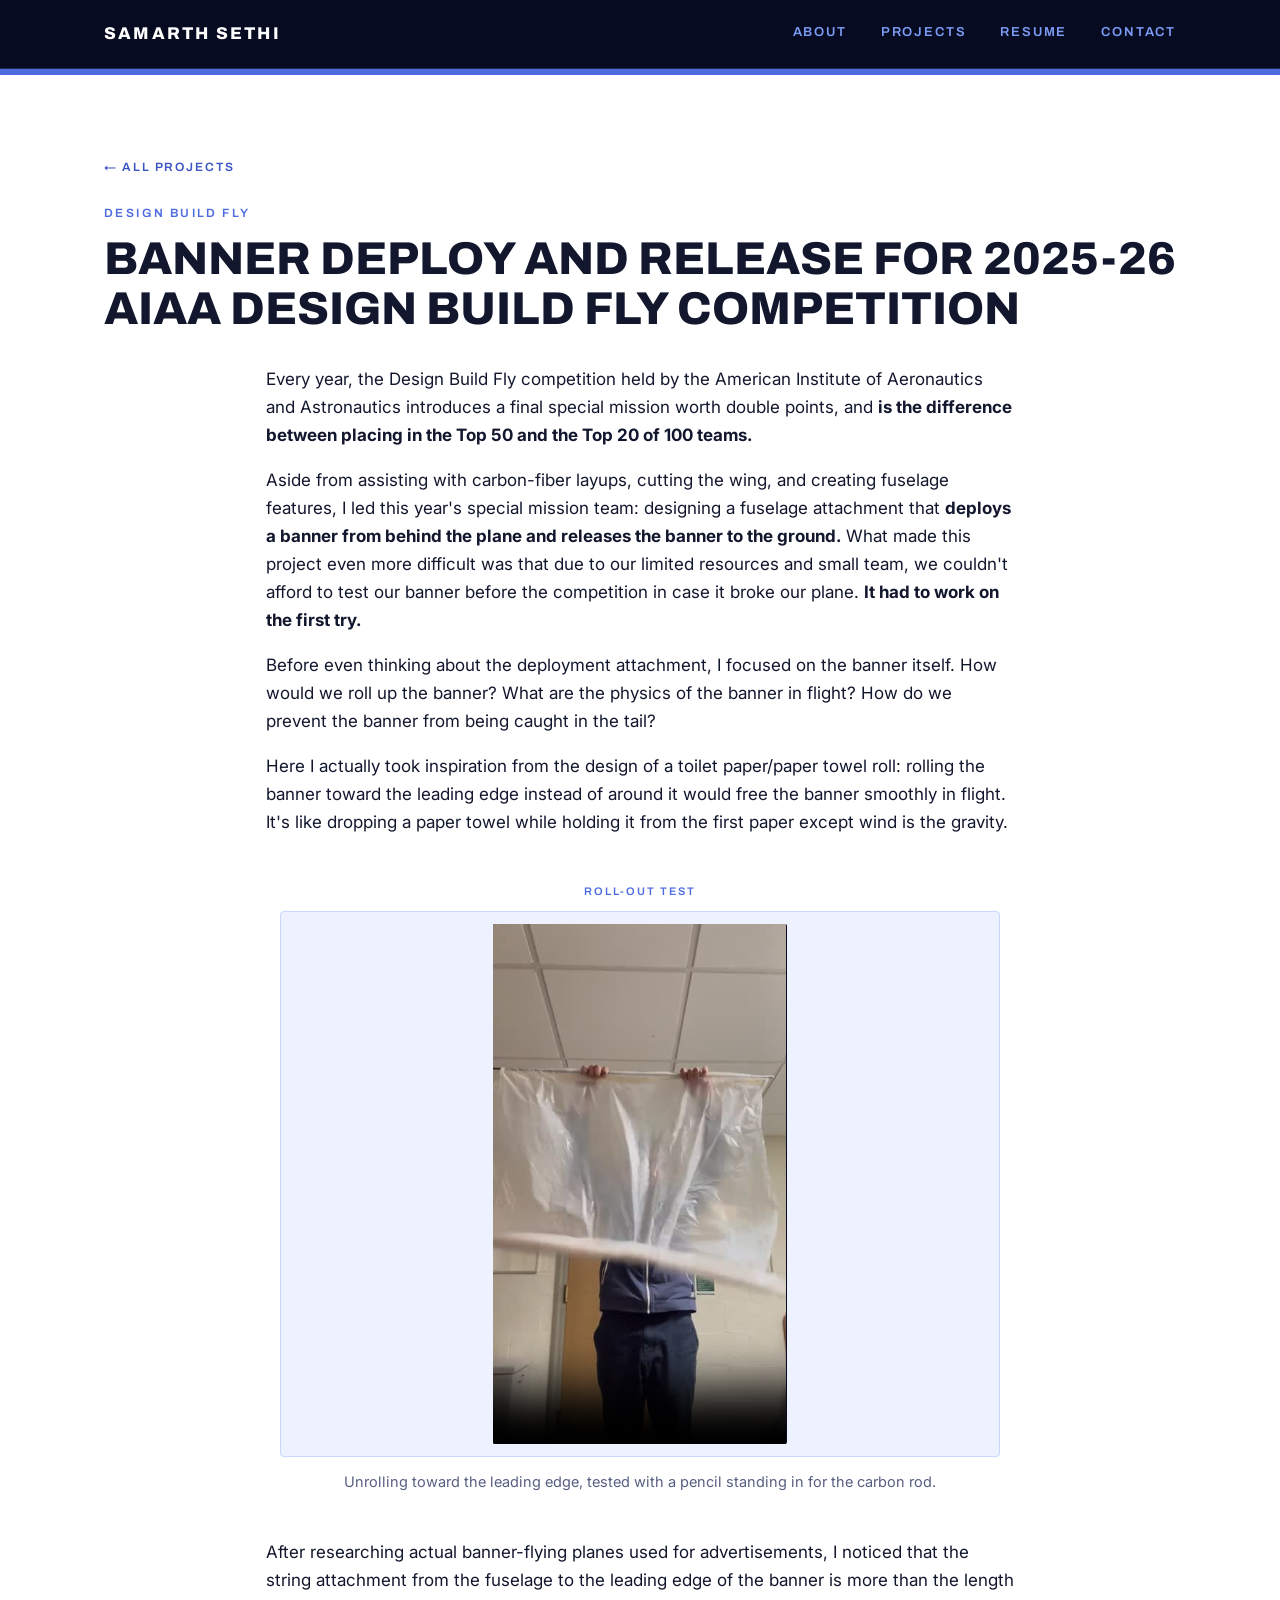
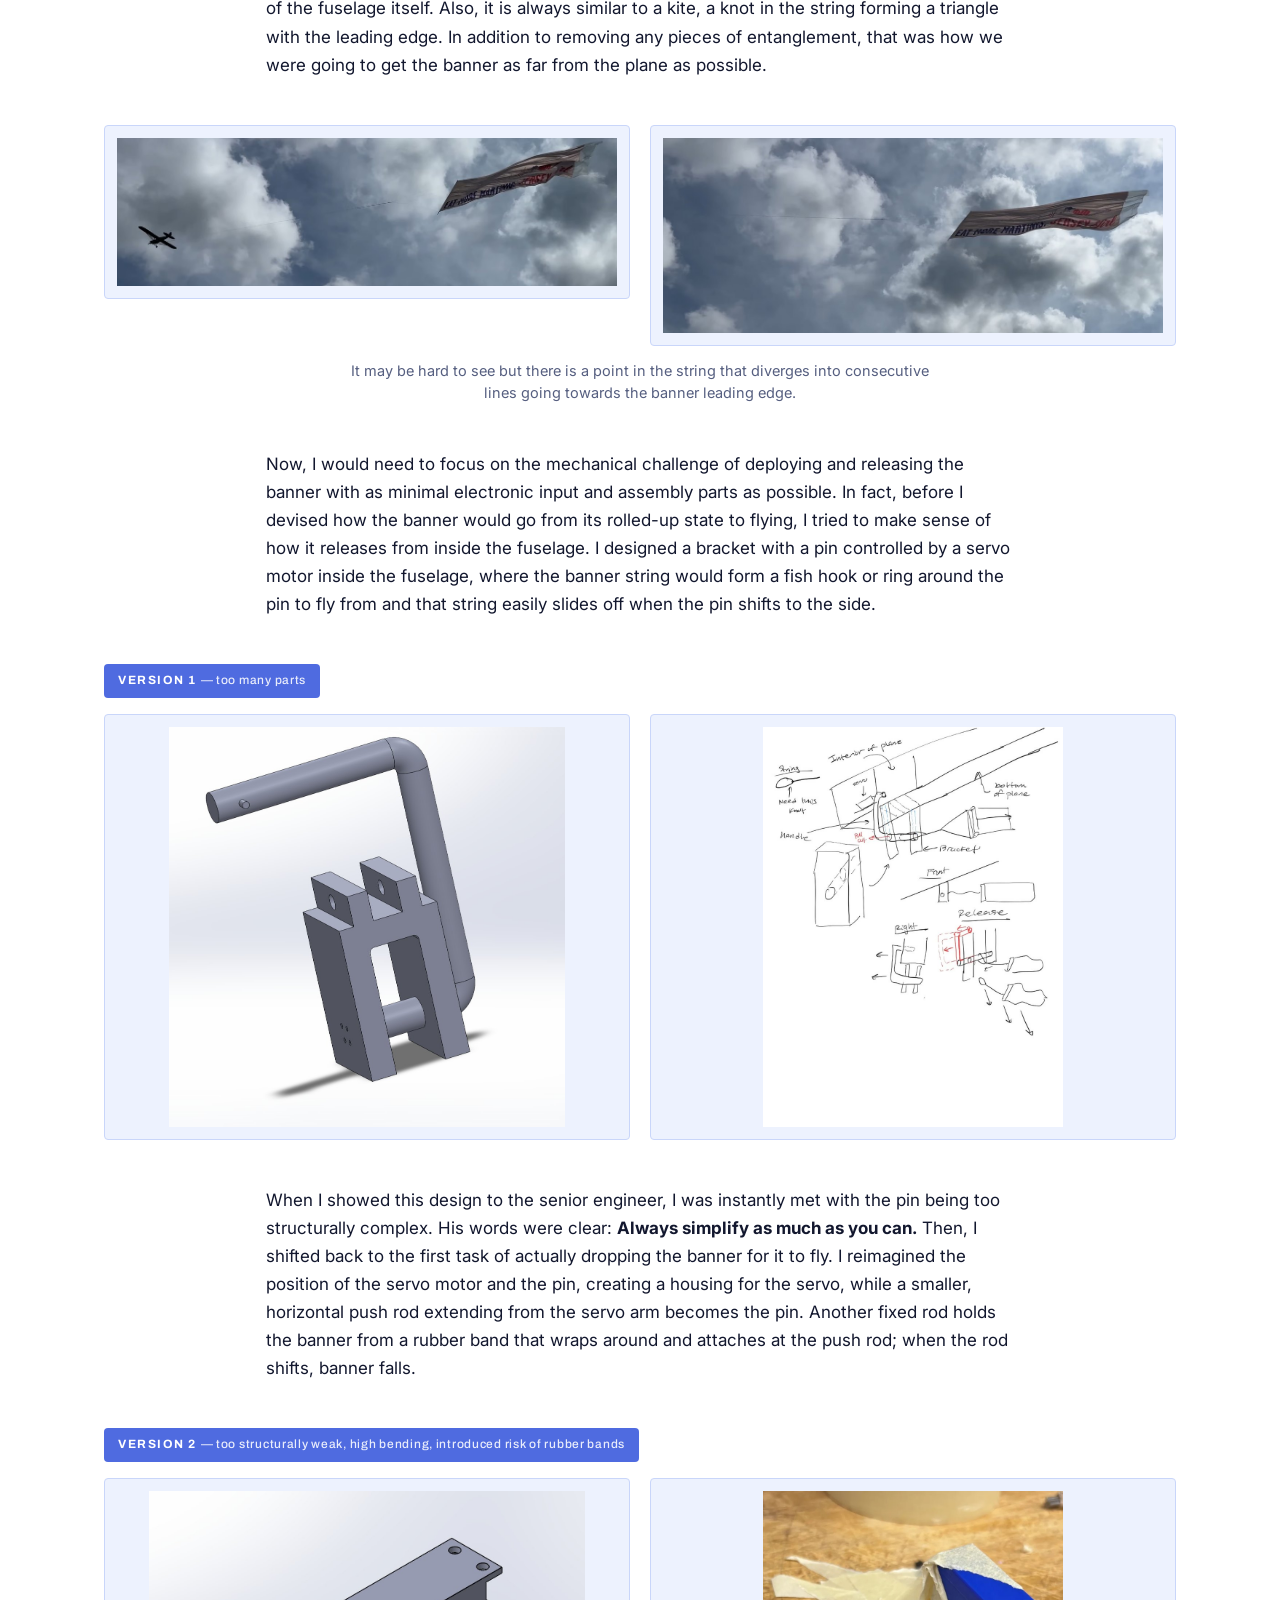
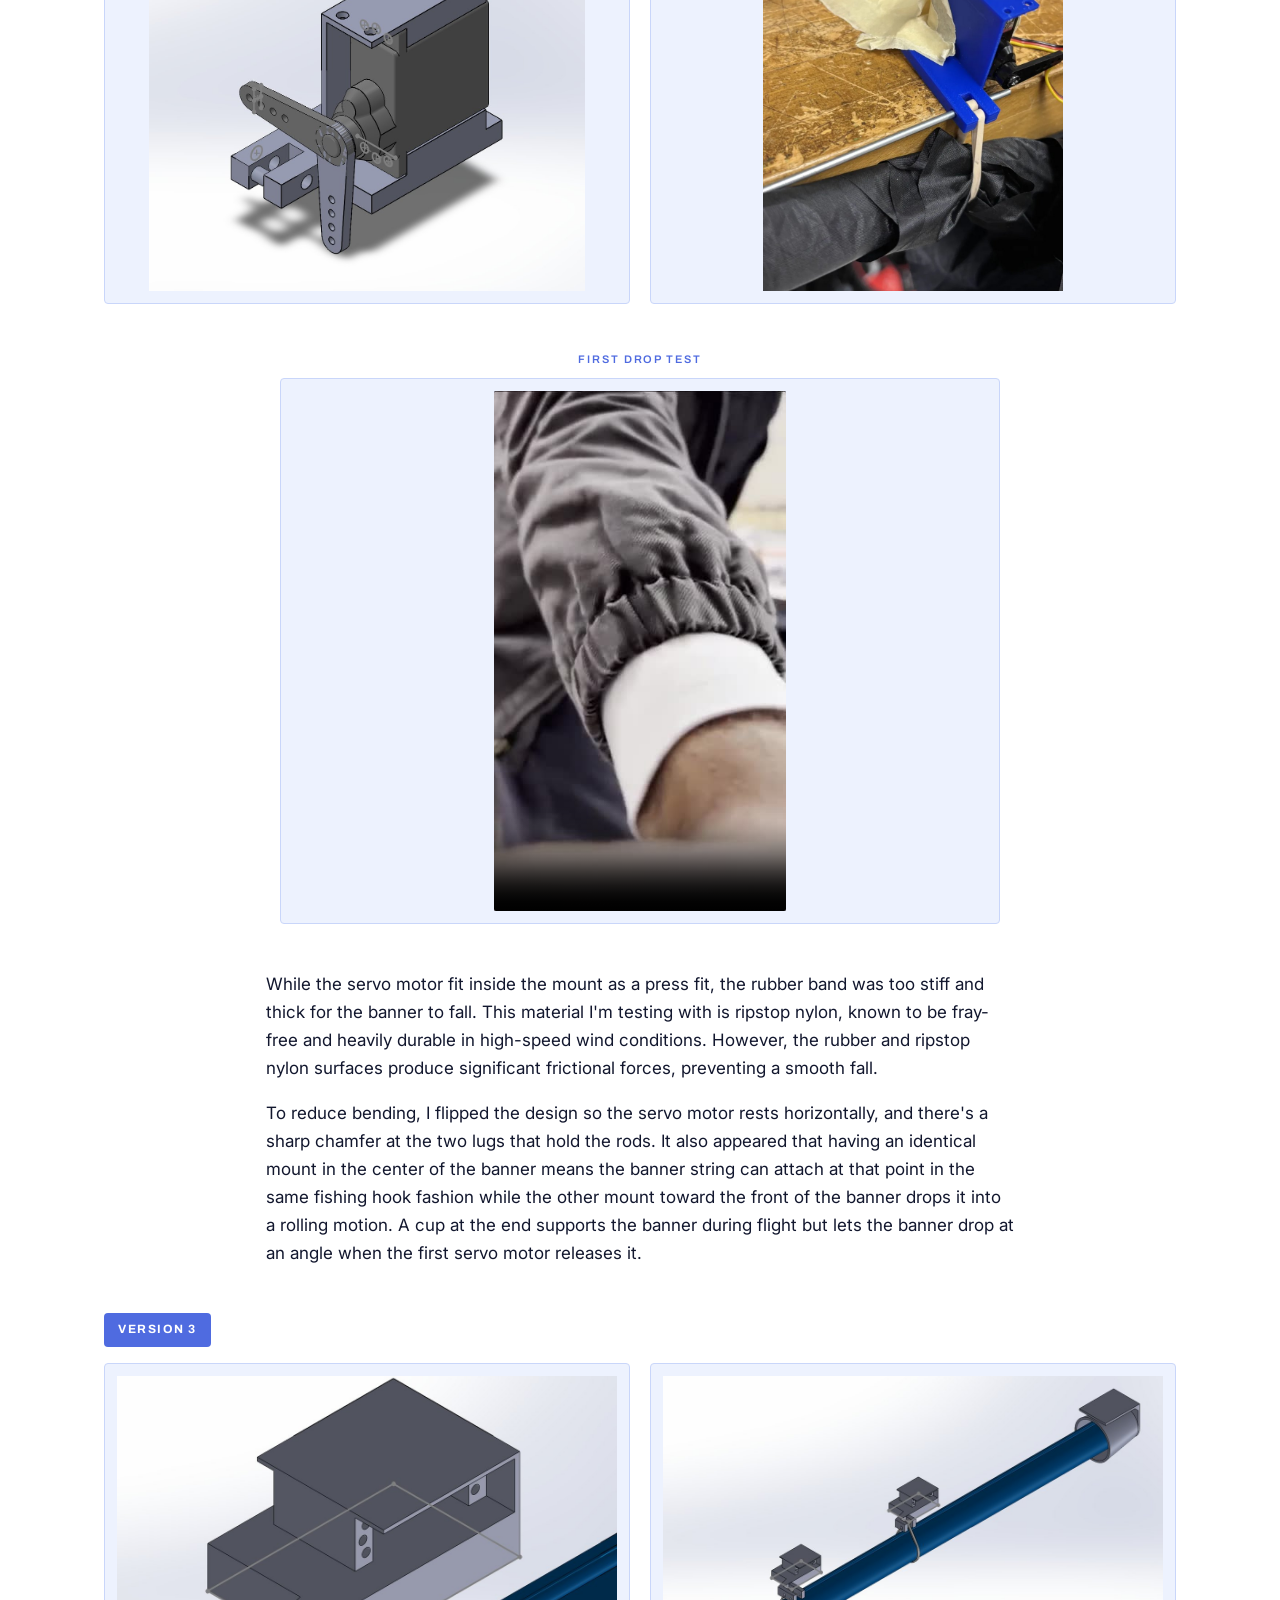
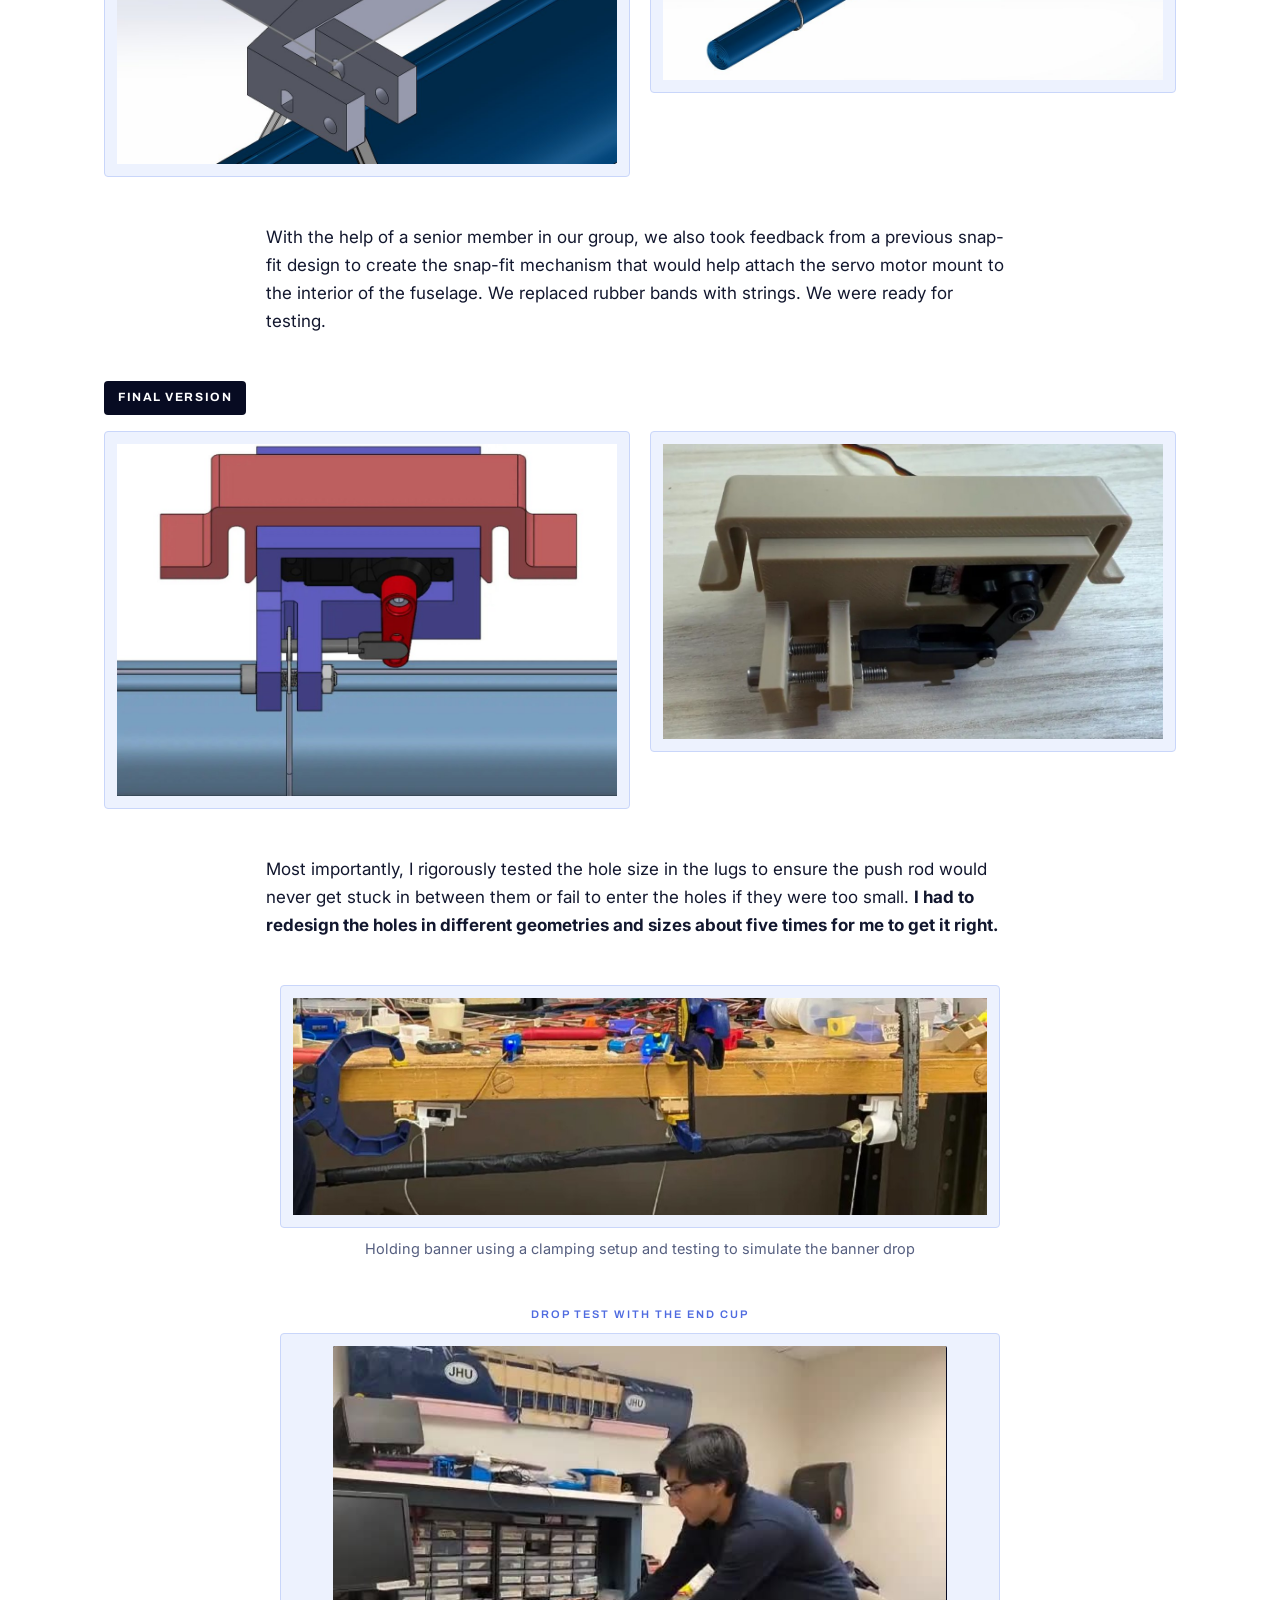
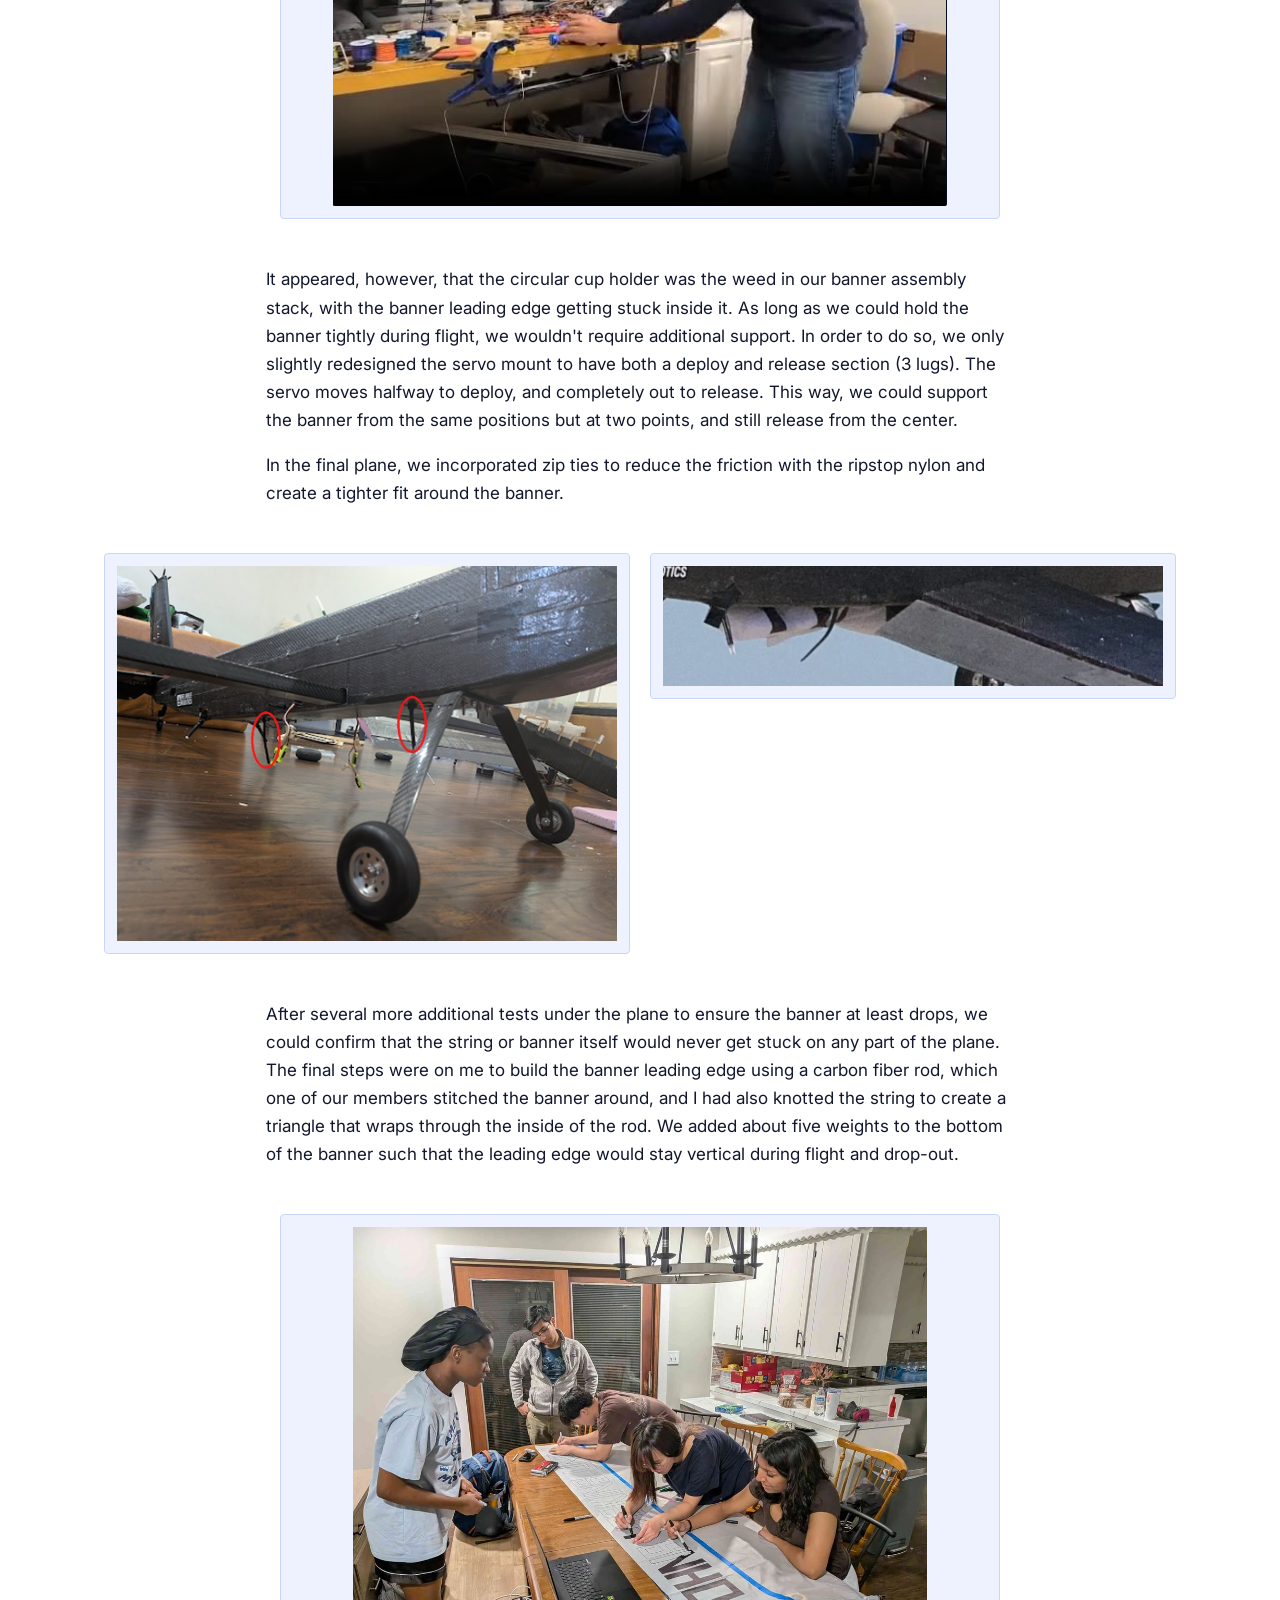
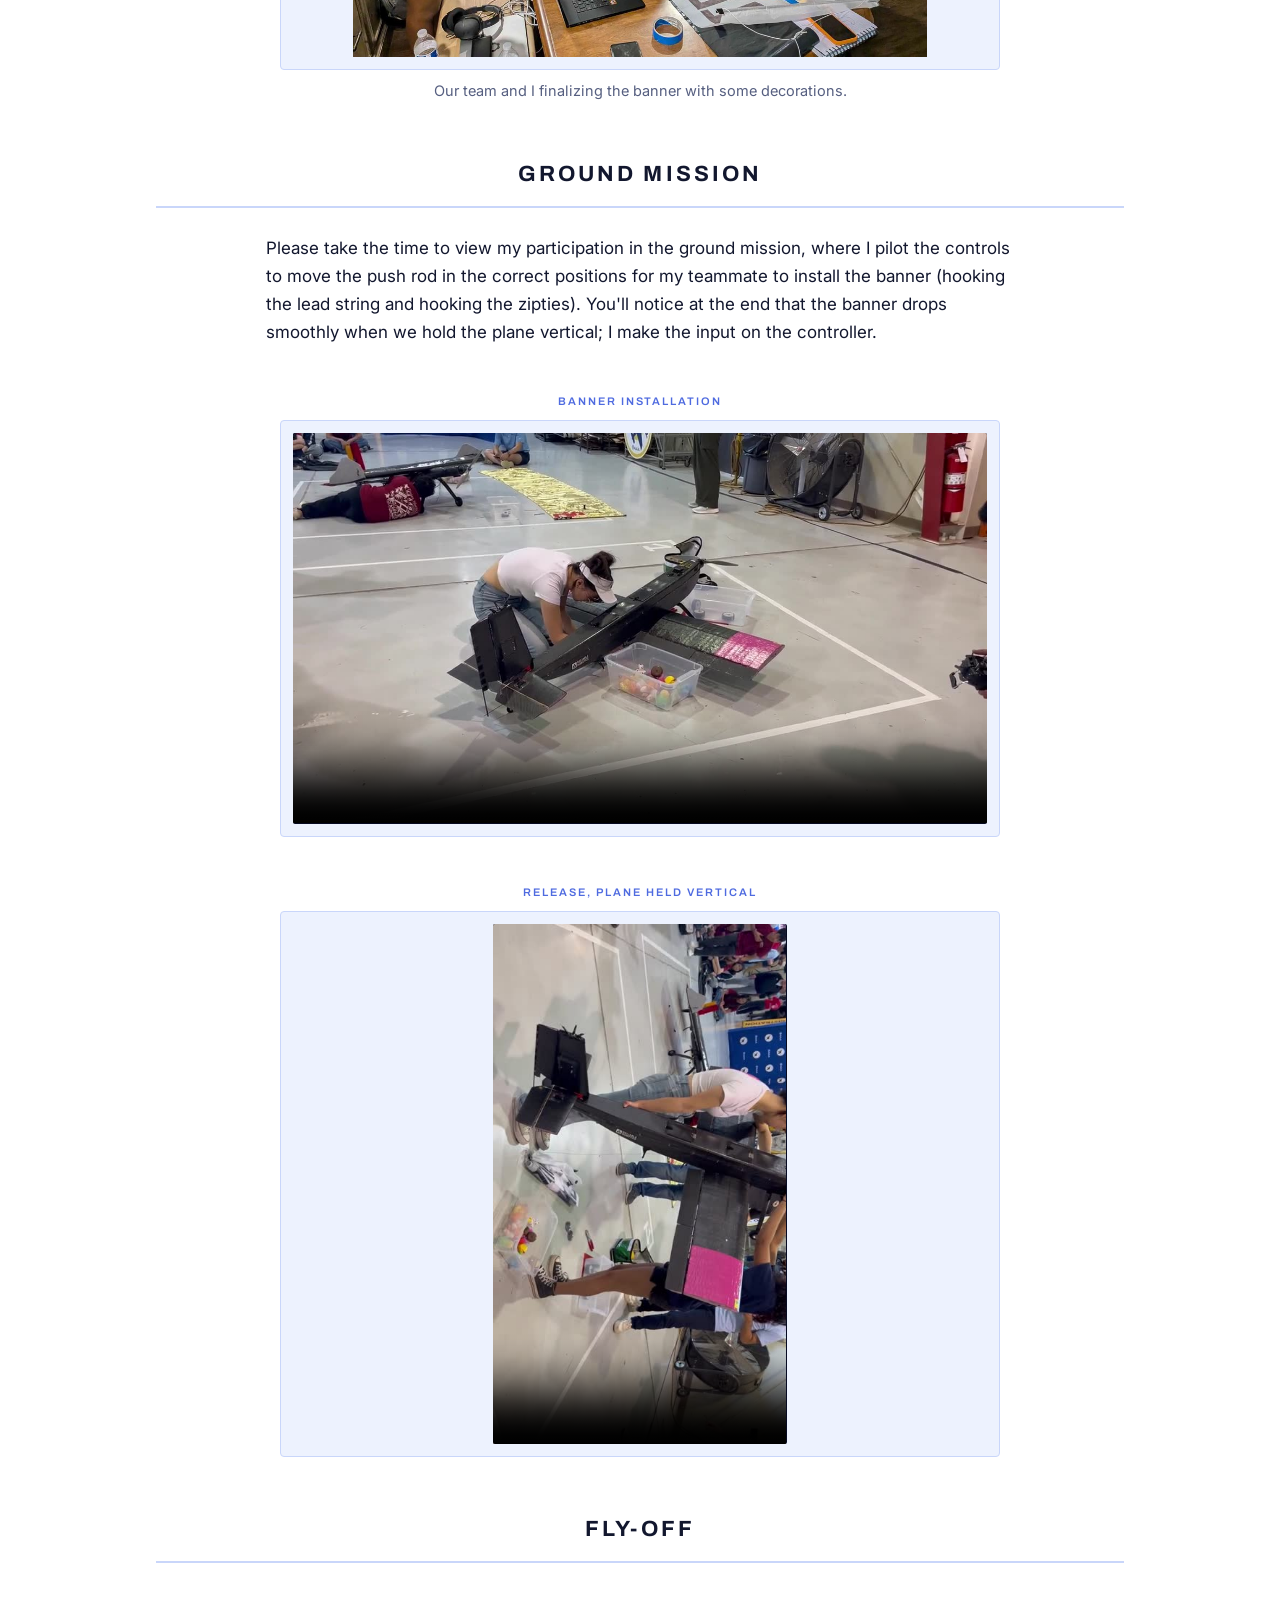
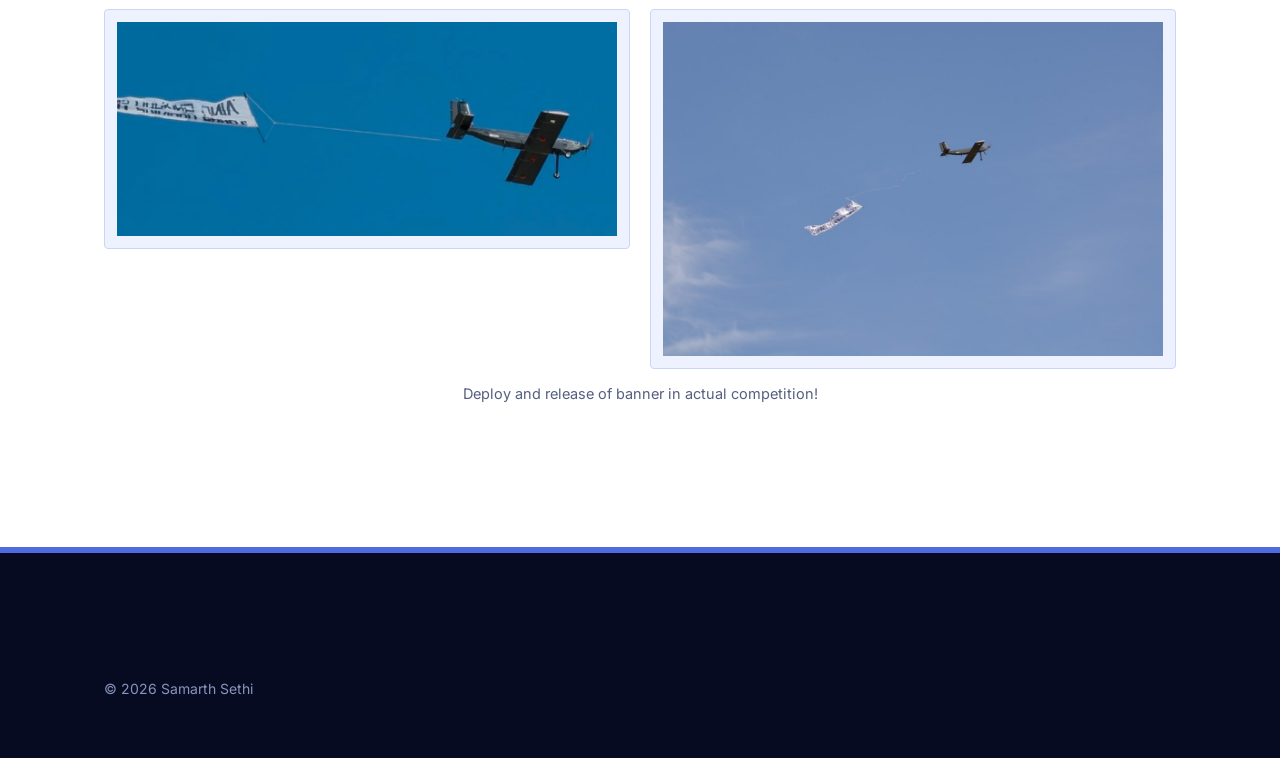
==== projects/dbf-banner-deploy.html @ c7700840 "Cache-bust css/js with content hashes Normal reloads were serving stale main.js, so edits to the mar" ====
<!DOCTYPE html>
<html lang="en">
<head>
<meta charset="UTF-8">
<meta name="viewport" content="width=device-width, initial-scale=1.0">
<title>Banner Deploy and Release for 2025-26 AIAA Design Build Fly | Samarth Sethi</title>
<link rel="preconnect" href="https://fonts.googleapis.com">
<link rel="preconnect" href="https://fonts.gstatic.com" crossorigin>
<link href="https://fonts.googleapis.com/css2?family=Archivo:wght@500;600;700;800&family=Inter:wght@400;500;600&display=swap" rel="stylesheet">
<link rel="stylesheet" href="../css/styles.css?v=97e7d5ad">
</head>
<body>

<header class="topbar">
  <div class="topbar-inner">
    <a class="wordmark" href="../index.html">SAMARTH SETHI</a>
    <nav class="nav" aria-label="Main">
      <a href="../index.html#about">About</a>
      <a href="../index.html#projects">Projects</a>
      <a href="../index.html#resume">Resume</a>
      <a href="../index.html#contact">Contact</a>
    </nav>
  </div>
</header>

<div class="rule"></div>

<main class="detail">
  <div class="wrap">
    <a class="back-link" href="../index.html#projects">&larr; All projects</a>
    <p class="detail-org">Design Build Fly</p>
    <h1 class="detail-title">Banner Deploy and Release for 2025-26 AIAA Design Build Fly Competition</h1>

    <div class="prose">
      <p>Every year, the Design Build Fly competition held by the American Institute of Aeronautics and Astronautics introduces a final special mission worth double points, and <strong>is the difference between placing in the Top 50 and the Top 20 of 100 teams.</strong></p>
      <p>Aside from assisting with carbon-fiber layups, cutting the wing, and creating fuselage features, I led this year's special mission team: designing a fuselage attachment that <strong>deploys a banner from behind the plane and releases the banner to the ground.</strong> What made this project even more difficult was that due to our limited resources and small team, we couldn't afford to test our banner before the competition in case it broke our plane. <strong>It had to work on the first try.</strong></p>
      <p>Before even thinking about the deployment attachment, I focused on the banner itself. How would we roll up the banner? What are the physics of the banner in flight? How do we prevent the banner from being caught in the tail?</p>
      <p>Here I actually took inspiration from the design of a toilet paper/paper towel roll: rolling the banner toward the leading edge instead of around it would free the banner smoothly in flight. It's like dropping a paper towel while holding it from the first paper except wind is the gravity.</p>
    </div>

    <div class="fig-block fig-solo">
      <p class="video-label">Roll-out test</p>
      <div class="fig-video is-portrait">
        <video controls playsinline preload="none" poster="../images/banner-deploy/poster-pencil-banner-falling.jpg">
          <source src="../videos/pencil-banner-falling.mp4" type="video/mp4">
          Your browser doesn't support embedded video.
        </video>
      </div>
      <p class="fig-cap">Unrolling toward the leading edge, tested with a pencil standing in for the carbon rod.</p>
    </div>

    <div class="prose">
      <p>After researching actual banner-flying planes used for advertisements, I noticed that the string attachment from the fuselage to the leading edge of the banner is more than the length of the fuselage itself. Also, it is always similar to a kite, a knot in the string forming a triangle with the leading edge. In addition to removing any pieces of entanglement, that was how we were going to get the banner as far from the plane as possible.</p>
    </div>

    <div class="fig-block">
      <div class="fig-grid2">
        <figure class="fig-cell">
          <div class="fig-frame"><img src="../images/banner-deploy/ref-banner-plane-a.jpg" alt="Advertisement plane towing a banner on a long string"></div>
        </figure>
        <figure class="fig-cell">
          <div class="fig-frame"><img src="../images/banner-deploy/ref-banner-plane-b.jpg" alt="Second reference photo of a banner-towing aircraft showing the string geometry"></div>
        </figure>
      </div>
      <p class="fig-cap">It may be hard to see but there is a point in the string that diverges into consecutive lines going towards the banner leading edge.</p>
    </div>

    <div class="prose">
      <p>Now, I would need to focus on the mechanical challenge of deploying and releasing the banner with as minimal electronic input and assembly parts as possible. In fact, before I devised how the banner would go from its rolled-up state to flying, I tried to make sense of how it releases from inside the fuselage. I designed a bracket with a pin controlled by a servo motor inside the fuselage, where the banner string would form a fish hook or ring around the pin to fly from and that string easily slides off when the pin shifts to the side.</p>
    </div>

    <div class="fig-block">
      <p class="version-tag">Version 1 <span class="vt-note">&mdash; too many parts</span></p>
      <div class="fig-grid2">
        <figure class="fig-cell">
          <div class="fig-frame"><img src="../images/banner-deploy/v1-bracket.jpg" alt="CAD model of the version 1 bracket with a servo-driven pin"></div>
        </figure>
        <figure class="fig-cell">
          <div class="fig-frame"><img src="../images/banner-deploy/v1-sketch.jpg" alt="Hand sketch working out the pin and string release geometry"></div>
        </figure>
      </div>
    </div>

    <div class="prose">
      <p>When I showed this design to the senior engineer, I was instantly met with the pin being too structurally complex. His words were clear: <strong>Always simplify as much as you can.</strong> Then, I shifted back to the first task of actually dropping the banner for it to fly. I reimagined the position of the servo motor and the pin, creating a housing for the servo, while a smaller, horizontal push rod extending from the servo arm becomes the pin. Another fixed rod holds the banner from a rubber band that wraps around and attaches at the push rod; when the rod shifts, banner falls.</p>
    </div>

    <div class="fig-block">
      <p class="version-tag">Version 2 <span class="vt-note">&mdash; too structurally weak, high bending, introduced risk of rubber bands</span></p>
      <div class="fig-grid2">
        <figure class="fig-cell">
          <div class="fig-frame"><img src="../images/banner-deploy/v2-servo-mount.jpg" alt="CAD model of the version 2 servo housing with a horizontal push rod"></div>
        </figure>
        <figure class="fig-cell">
          <div class="fig-frame"><img src="../images/banner-deploy/v2-test-rig.jpg" alt="Bench test of the version 2 mount holding rolled ripstop nylon with a rubber band"></div>
        </figure>
      </div>
    </div>

    <div class="fig-block fig-solo">
      <p class="video-label">First drop test</p>
      <div class="fig-video is-portrait">
        <video controls playsinline preload="none" poster="../images/banner-deploy/poster-banner-falling-first.jpg">
          <source src="../videos/banner-falling-first.mp4" type="video/mp4">
          Your browser doesn't support embedded video.
        </video>
      </div>
    </div>

    <div class="prose">
      <p>While the servo motor fit inside the mount as a press fit, the rubber band was too stiff and thick for the banner to fall. This material I'm testing with is ripstop nylon, known to be fray-free and heavily durable in high-speed wind conditions. However, the rubber and ripstop nylon surfaces produce significant frictional forces, preventing a smooth fall.</p>
      <p>To reduce bending, I flipped the design so the servo motor rests horizontally, and there's a sharp chamfer at the two lugs that hold the rods. It also appeared that having an identical mount in the center of the banner means the banner string can attach at that point in the same fishing hook fashion while the other mount toward the front of the banner drops it into a rolling motion. A cup at the end supports the banner during flight but lets the banner drop at an angle when the first servo motor releases it.</p>
    </div>

    <div class="fig-block">
      <p class="version-tag">Version 3</p>
      <div class="fig-grid2">
        <figure class="fig-cell">
          <div class="fig-frame"><img src="../images/banner-deploy/v3-mount.jpg" alt="CAD model of the version 3 mount with the servo lying horizontally"></div>
        </figure>
        <figure class="fig-cell">
          <div class="fig-frame"><img src="../images/banner-deploy/v3-rod-assembly.jpg" alt="CAD model of the full banner rod assembly with two identical mounts and an end cup"></div>
        </figure>
      </div>
    </div>

    <div class="prose">
      <p>With the help of a senior member in our group, we also took feedback from a previous snap-fit design to create the snap-fit mechanism that would help attach the servo motor mount to the interior of the fuselage. We replaced rubber bands with strings. We were ready for testing.</p>
    </div>

    <div class="fig-block">
      <p class="version-tag is-final">Final Version</p>
      <div class="fig-grid2">
        <figure class="fig-cell">
          <div class="fig-frame"><img src="../images/banner-deploy/final-snapfit.jpg" alt="CAD section view of the final mount showing the snap-fit attachment to the fuselage"></div>
        </figure>
        <figure class="fig-cell">
          <div class="fig-frame"><img src="../images/banner-deploy/final-printed.jpg" alt="The 3D-printed final servo mount with the servo installed"></div>
        </figure>
      </div>
    </div>

    <div class="prose">
      <p>Most importantly, I rigorously tested the hole size in the lugs to ensure the push rod would never get stuck in between them or fail to enter the holes if they were too small. <strong>I had to redesign the holes in different geometries and sizes about five times for me to get it right.</strong></p>
    </div>

    <div class="fig-block fig-solo">
      <figure class="fig-cell">
        <div class="fig-frame"><img src="../images/banner-deploy/clamp-test.jpg" alt="Banner held in a clamping setup on the bench to simulate the drop"></div>
        <figcaption class="fig-cap">Holding banner using a clamping setup and testing to simulate the banner drop</figcaption>
      </figure>
    </div>

    <div class="fig-block fig-solo">
      <p class="video-label">Drop test with the end cup</p>
      <div class="fig-video">
        <video controls playsinline preload="none" poster="../images/banner-deploy/poster-banner-falling-with-cup.jpg">
          <source src="../videos/banner-falling-with-cup.mp4" type="video/mp4">
          Your browser doesn't support embedded video.
        </video>
      </div>
    </div>

    <div class="prose">
      <p>It appeared, however, that the circular cup holder was the weed in our banner assembly stack, with the banner leading edge getting stuck inside it. As long as we could hold the banner tightly during flight, we wouldn't require additional support. In order to do so, we only slightly redesigned the servo mount to have both a deploy and release section (3 lugs). The servo moves halfway to deploy, and completely out to release. This way, we could support the banner from the same positions but at two points, and still release from the center.</p>
      <p>In the final plane, we incorporated zip ties to reduce the friction with the ripstop nylon and create a tighter fit around the banner.</p>
    </div>

    <div class="fig-block">
      <div class="fig-grid2">
        <figure class="fig-cell">
          <div class="fig-frame"><img src="../images/banner-deploy/plane-mounts.jpg" alt="The competition aircraft with both banner mounts circled beneath the wing"></div>
        </figure>
        <figure class="fig-cell">
          <div class="fig-frame"><img src="../images/banner-deploy/leading-edge.jpg" alt="Close view of the rolled banner and carbon fiber leading edge held under the plane"></div>
        </figure>
      </div>
    </div>

    <div class="prose">
      <p>After several more additional tests under the plane to ensure the banner at least drops, we could confirm that the string or banner itself would never get stuck on any part of the plane. The final steps were on me to build the banner leading edge using a carbon fiber rod, which one of our members stitched the banner around, and I had also knotted the string to create a triangle that wraps through the inside of the rod. We added about five weights to the bottom of the banner such that the leading edge would stay vertical during flight and drop-out.</p>
    </div>

    <div class="fig-block fig-solo">
      <figure class="fig-cell">
        <div class="fig-frame"><img src="../images/banner-deploy/team-build.jpg" alt="The team assembled around a workbench finishing and decorating the banner"></div>
        <figcaption class="fig-cap">Our team and I finalizing the banner with some decorations.</figcaption>
      </figure>
    </div>

    <h2 class="subhead">Ground Mission</h2>

    <div class="prose">
      <p>Please take the time to view my participation in the ground mission, where I pilot the controls to move the push rod in the correct positions for my teammate to install the banner (hooking the lead string and hooking the zipties). You'll notice at the end that the banner drops smoothly when we hold the plane vertical; I make the input on the controller.</p>
    </div>

    <div class="fig-block fig-solo">
      <p class="video-label">Banner installation</p>
      <div class="fig-video">
        <video controls playsinline preload="none" poster="../images/banner-deploy/poster-ground-mission.jpg">
          <source src="../videos/ground-mission.mp4" type="video/mp4">
          Your browser doesn't support embedded video.
        </video>
      </div>
    </div>

    <div class="fig-block fig-solo">
      <p class="video-label">Release, plane held vertical</p>
      <div class="fig-video is-portrait">
        <video controls playsinline preload="none" poster="../images/banner-deploy/poster-ground-mission-drop.jpg">
          <source src="../videos/ground-mission-drop.mp4" type="video/mp4">
          Your browser doesn't support embedded video.
        </video>
      </div>
    </div>

    <h2 class="subhead">Fly-Off</h2>

    <div class="fig-block">
      <div class="fig-grid2">
        <figure class="fig-cell">
          <div class="fig-frame"><img src="../images/banner-deploy/competition-a.jpg" alt="The banner fully deployed behind the aircraft during the competition flight"></div>
        </figure>
        <figure class="fig-cell">
          <div class="fig-frame"><img src="../images/banner-deploy/competition-b.jpg" alt="The released banner falling away from the aircraft"></div>
        </figure>
      </div>
      <p class="fig-cap">Deploy and release of banner in actual competition!</p>
    </div>

  </div>
</main>

<footer class="footer">
  <div class="wrap">
    <p class="copyright">&copy; 2026 Samarth Sethi</p>
  </div>
</footer>

</body>
</html>
---- css/styles.css ----
/* ---------------------------------------------------------------
   Palette sampled from the Futurism at JHU sign-up sheet
   --------------------------------------------------------------- */
:root {
  --navy:        #070B22;
  --navy-soft:   #101838;
  --blue:        #4F6BE0;
  --blue-deep:   #3A54C4;
  --blue-light:  #7B9CF5;
  --tint:        #EDF2FE;
  --tint-line:   #C9D6FA;
  --white:       #FFFFFF;
  --ink:         #12172E;
  --ink-muted:   #565F80;

  --display: 'Archivo', system-ui, sans-serif;
  --body: 'Inter', system-ui, sans-serif;

  --wrap: 1120px;
  --pad: 24px;
  --radius: 4px;
}

/* ---------------------------------------------------------------
   Base
   --------------------------------------------------------------- */
* { box-sizing: border-box; }

html { scroll-behavior: smooth; scroll-padding-top: 84px; }

body {
  margin: 0;
  background: var(--white);
  color: var(--ink);
  font-family: var(--body);
  font-size: 17px;
  line-height: 1.65;
  -webkit-font-smoothing: antialiased;
}

img { max-width: 100%; display: block; }

a { color: var(--blue-deep); }

.wrap {
  max-width: var(--wrap);
  margin: 0 auto;
  padding-left: var(--pad);
  padding-right: var(--pad);
}

.skip-link {
  position: absolute;
  left: -9999px;
  background: var(--blue);
  color: var(--white);
  padding: 12px 18px;
  z-index: 200;
}
.skip-link:focus { left: 12px; top: 12px; }

:focus-visible {
  outline: 3px solid var(--blue-light);
  outline-offset: 3px;
}

/* ---------------------------------------------------------------
   Top bar
   --------------------------------------------------------------- */
.topbar {
  position: sticky;
  top: 0;
  z-index: 100;
  background: var(--navy);
  border-bottom: 1px solid rgba(123, 156, 245, 0.22);
}

.topbar-inner {
  max-width: var(--wrap);
  margin: 0 auto;
  padding: 0 var(--pad);
  height: 68px;
  display: flex;
  align-items: center;
  justify-content: space-between;
}

.wordmark {
  font-family: var(--display);
  font-weight: 800;
  font-size: 17px;
  letter-spacing: 0.13em;
  color: var(--white);
  text-decoration: none;
  white-space: nowrap;
}

.nav { display: flex; gap: 34px; }

.nav a {
  font-family: var(--display);
  font-weight: 600;
  font-size: 13px;
  letter-spacing: 0.14em;
  text-transform: uppercase;
  color: var(--blue-light);
  text-decoration: none;
  padding: 6px 0;
  border-bottom: 2px solid transparent;
  transition: color .16s ease, border-color .16s ease;
}
.nav a:hover,
.nav a.is-active {
  color: var(--white);
  border-bottom-color: var(--blue);
}

.nav-toggle {
  display: none;
  width: 40px;
  height: 40px;
  background: none;
  border: 0;
  cursor: pointer;
  padding: 9px 7px;
}
.nav-toggle span {
  display: block;
  height: 2px;
  background: var(--white);
  margin: 4px 0;
  transition: transform .2s ease, opacity .2s ease;
}
.nav-toggle[aria-expanded="true"] span:nth-child(1) { transform: translateY(6px) rotate(45deg); }
.nav-toggle[aria-expanded="true"] span:nth-child(2) { opacity: 0; }
.nav-toggle[aria-expanded="true"] span:nth-child(3) { transform: translateY(-6px) rotate(-45deg); }

/* ---------------------------------------------------------------
   Hero
   --------------------------------------------------------------- */
.hero {
  position: relative;
  isolation: isolate;
  overflow: hidden;
  background: var(--navy);
  color: var(--white);
  padding: 104px 0 92px;
  text-align: center;
}
.hero-content { position: relative; z-index: 3; }

.eyebrow {
  font-family: var(--display);
  font-weight: 600;
  font-size: 17px;
  letter-spacing: 0.2em;
  text-transform: uppercase;
  color: var(--blue-light);
  margin: 0 0 20px;
}

.hero-title {
  font-family: var(--display);
  font-weight: 800;
  font-size: clamp(42px, 8.6vw, 94px);
  line-height: 0.96;
  letter-spacing: 0.02em;
  margin: 0;
  color: var(--white);
}

.hero-portfolio {
  margin: 20px 0 0;
}
.hero-portfolio strong {
  display: inline-block;
  font-family: var(--display);
  font-weight: 800;
  font-size: clamp(30px, 4.4vw, 40px);
  letter-spacing: 0.34em;
  text-indent: 0.34em;
  text-transform: uppercase;
  color: var(--blue-light);
}

.hero-actions {
  margin-top: 38px;
  display: flex;
  gap: 14px;
  justify-content: center;
  flex-wrap: wrap;
}

/* Blue divider, echoing the rule under the sheet's banner */
.rule { height: 6px; background: var(--blue); }

/* ---------------------------------------------------------------
   Buttons
   --------------------------------------------------------------- */
.btn {
  display: inline-block;
  font-family: var(--display);
  font-weight: 600;
  font-size: 13px;
  letter-spacing: 0.13em;
  text-transform: uppercase;
  padding: 14px 28px;
  border-radius: var(--radius);
  text-decoration: none;
  transition: background .16s ease, color .16s ease, transform .16s ease;
}
.btn-primary { background: var(--blue); color: var(--white); }
.btn-primary:hover { background: var(--blue-deep); transform: translateY(-2px); }

.btn-ghost {
  color: var(--white);
  border: 1px solid rgba(123, 156, 245, 0.55);
}
.btn-ghost:hover { background: rgba(79, 107, 224, 0.18); transform: translateY(-2px); }

/* ---------------------------------------------------------------
   Sections
   --------------------------------------------------------------- */
.section { padding: 88px 0; }
.section-tint { background: var(--tint); }

.kicker {
  font-family: var(--display);
  font-weight: 600;
  font-size: 12px;
  letter-spacing: 0.22em;
  text-transform: uppercase;
  color: var(--blue);
  margin: 0 0 10px;
}
.kicker-light { color: var(--blue-light); }

.section-title {
  font-family: var(--display);
  font-weight: 800;
  font-size: clamp(30px, 4.6vw, 44px);
  letter-spacing: 0.01em;
  text-transform: uppercase;
  margin: 0 0 34px;
  color: var(--ink);
}
.section-title-light { color: var(--white); }

.lede { font-size: 19px; max-width: 46em; margin: 0 0 26px; }

/* ---------------------------------------------------------------
   About
   --------------------------------------------------------------- */
.about-grid {
  display: grid;
  grid-template-columns: minmax(0, 1.7fr) minmax(0, 1fr);
  gap: 52px;
  align-items: start;
}

.about-body p { margin: 0 0 18px; max-width: 40em; }

.about-note {
  font-size: 15px;
  color: var(--ink-muted);
  border-left: 3px solid var(--tint-line);
  padding-left: 14px;
}

.about-facts {
  background: var(--tint);
  border: 1px solid var(--tint-line);
  border-radius: var(--radius);
  padding: 26px 28px;
}
.about-facts dl { margin: 0; }
.about-facts dl > div + div {
  margin-top: 18px;
  padding-top: 18px;
  border-top: 1px solid var(--tint-line);
}
.about-facts dt {
  font-family: var(--display);
  font-weight: 600;
  font-size: 11px;
  letter-spacing: 0.18em;
  text-transform: uppercase;
  color: var(--blue-deep);
  margin-bottom: 4px;
}
.about-facts dd { margin: 0; font-size: 16px; }

/* ---------------------------------------------------------------
   Project groups and cards
   --------------------------------------------------------------- */
.group + .group { margin-top: 56px; }

.group-title {
  font-family: var(--display);
  font-weight: 700;
  font-size: 15px;
  letter-spacing: 0.15em;
  text-transform: uppercase;
  color: var(--ink);
  margin: 0 0 20px;
  padding-bottom: 12px;
  border-bottom: 2px solid var(--tint-line);
}

.cards {
  display: grid;
  grid-template-columns: repeat(auto-fill, minmax(320px, 1fr));
  gap: 26px;
}

.card {
  display: flex;
  flex-direction: column;
  background: var(--white);
  border: 1px solid var(--tint-line);
  border-radius: var(--radius);
  overflow: hidden;
  text-decoration: none;
  color: inherit;
  transition: transform .18s ease, box-shadow .18s ease, border-color .18s ease;
}
.card:hover {
  transform: translateY(-4px);
  border-color: var(--blue);
  box-shadow: 0 14px 30px rgba(12, 24, 74, 0.16);
}

.card-media {
  flex: 1 1 auto;
  min-height: 0;
  aspect-ratio: 16 / 10;
  background: var(--tint);
  overflow: hidden;
}
.card-media img {
  width: 100%;
  height: 100%;
  object-fit: cover;
  transition: transform .35s ease;
}
.card:hover .card-media img { transform: scale(1.035); }

.card-media-empty {
  display: flex;
  align-items: center;
  justify-content: center;
  border-bottom: 1px dashed var(--tint-line);
}
.placeholder-note {
  font-family: var(--display);
  font-weight: 600;
  font-size: 12px;
  letter-spacing: 0.16em;
  text-transform: uppercase;
  color: var(--blue-light);
}

/* Title bar mirrors the blue table header on the sign-up sheet */
.card-label {
  background: var(--blue);
  color: var(--white);
  padding: 16px 20px;
  margin-top: auto;
  transition: background .18s ease;
}
.card-label span {
  font-family: var(--display);
  font-weight: 600;
  font-size: 15px;
  line-height: 1.35;
  letter-spacing: 0.01em;
}
.card:hover .card-label { background: var(--blue-deep); }

/* ---------------------------------------------------------------
   Resume
   --------------------------------------------------------------- */
.fineprint {
  font-size: 14px;
  color: var(--ink-muted);
  margin-top: 16px;
}
.fineprint code {
  background: var(--tint);
  border: 1px solid var(--tint-line);
  border-radius: 3px;
  padding: 1px 6px;
  font-size: 13px;
}

/* ---------------------------------------------------------------
   Footer / contact
   --------------------------------------------------------------- */
.footer {
  background: var(--navy);
  color: var(--white);
  padding: 84px 0 44px;
  border-top: 6px solid var(--blue);
}

.contact-list { list-style: none; margin: 0; padding: 0; max-width: 560px; }
.contact-list li {
  display: flex;
  gap: 18px;
  align-items: baseline;
  padding: 15px 0;
  border-bottom: 1px solid rgba(123, 156, 245, 0.24);
}
.contact-key {
  font-family: var(--display);
  font-weight: 600;
  font-size: 11px;
  letter-spacing: 0.18em;
  text-transform: uppercase;
  color: var(--blue-light);
  min-width: 92px;
}
.contact-list a { color: var(--white); text-decoration: none; border-bottom: 1px solid var(--blue); }
.contact-list a:hover { color: var(--blue-light); }

.copyright { margin-top: 40px; font-size: 14px; color: #8894BC; }

/* ---------------------------------------------------------------
   Back to top
   --------------------------------------------------------------- */
.to-top {
  position: fixed;
  right: 22px;
  bottom: 22px;
  width: 46px;
  height: 46px;
  background: var(--blue);
  color: var(--white);
  border-radius: var(--radius);
  display: flex;
  align-items: center;
  justify-content: center;
  text-decoration: none;
  font-size: 20px;
  opacity: 0;
  visibility: hidden;
  transform: translateY(8px);
  transition: opacity .2s ease, transform .2s ease, visibility .2s;
  z-index: 90;
}
.to-top.is-visible { opacity: 1; visibility: visible; transform: translateY(0); }
.to-top:hover { background: var(--blue-deep); }

/* ---------------------------------------------------------------
   Project detail pages
   --------------------------------------------------------------- */
.detail { padding: 76px 0 96px; }

.back-link {
  display: inline-block;
  font-family: var(--display);
  font-weight: 600;
  font-size: 12px;
  letter-spacing: 0.16em;
  text-transform: uppercase;
  color: var(--blue-deep);
  text-decoration: none;
  margin-bottom: 26px;
}
.back-link:hover { color: var(--blue); }

.detail-org {
  font-family: var(--display);
  font-weight: 600;
  font-size: 12px;
  letter-spacing: 0.2em;
  text-transform: uppercase;
  color: var(--blue);
  margin: 0 0 10px;
}

.detail-title {
  font-family: var(--display);
  font-weight: 800;
  font-size: clamp(28px, 5vw, 46px);
  line-height: 1.1;
  text-transform: uppercase;
  margin: 0 0 30px;
}

.detail-hero {
  border: 1px solid var(--tint-line);
  border-radius: var(--radius);
  overflow: hidden;
  margin-bottom: 38px;
}

.detail-body { max-width: 42em; }

.empty-state {
  background: var(--tint);
  border: 1px dashed var(--tint-line);
  border-radius: var(--radius);
  padding: 40px 32px;
  text-align: center;
  color: var(--ink-muted);
}
.empty-state strong {
  display: block;
  font-family: var(--display);
  font-weight: 700;
  font-size: 15px;
  letter-spacing: 0.1em;
  text-transform: uppercase;
  color: var(--ink);
  margin-bottom: 8px;
}

/* ---------------------------------------------------------------
   Responsive
   --------------------------------------------------------------- */
@media (max-width: 860px) {
  .about-grid { grid-template-columns: 1fr; gap: 32px; }

  .nav-toggle { display: block; }

  .nav {
    position: absolute;
    top: 68px;
    left: 0;
    right: 0;
    background: var(--navy);
    flex-direction: column;
    gap: 0;
    padding: 8px 0 16px;
    border-bottom: 1px solid rgba(123, 156, 245, 0.22);
    display: none;
  }
  .nav.is-open { display: flex; }
  .nav a {
    padding: 14px var(--pad);
    border-bottom: 0;
    font-size: 14px;
  }
  .nav a:hover, .nav a.is-active { border-bottom: 0; background: var(--navy-soft); }
}

@media (max-width: 560px) {
  .section { padding: 60px 0; }
  .hero { padding: 72px 0 64px; }
  .cards { grid-template-columns: 1fr; }
  .contact-list li { flex-direction: column; gap: 4px; }
}

@media (prefers-reduced-motion: reduce) {
  html { scroll-behavior: auto; }
  * { animation-duration: .01ms !important; transition-duration: .01ms !important; }
}

/* ---------------------------------------------------------------
   Project detail — content blocks
   --------------------------------------------------------------- */
.prose {
  max-width: 44em;
  margin: 0 auto 22px;
}
.prose:last-child { margin-bottom: 0; }

.subhead {
  font-family: var(--display);
  font-weight: 700;
  font-size: clamp(17px, 2.4vw, 22px);
  letter-spacing: 0.14em;
  text-transform: uppercase;
  text-align: center;
  color: var(--ink);
  margin: 54px auto 26px;
  padding-bottom: 14px;
  max-width: 44em;
  border-bottom: 2px solid var(--tint-line);
}

/* Figure frame ---------------------------------------------------- */
.fig-frame {
  background: var(--tint);
  border: 1px solid var(--tint-line);
  border-radius: var(--radius);
  padding: 12px;
  display: flex;
  align-items: center;
  justify-content: center;
}
.fig-frame img {
  width: auto;
  max-width: 100%;
  max-height: 430px;
  object-fit: contain;
}

.fig-cap {
  font-size: 14.5px;
  line-height: 1.5;
  color: var(--ink-muted);
  text-align: center;
  margin: 14px auto 0;
  max-width: 42em;
}
.fig-cap strong {
  color: var(--ink);
  font-weight: 600;
}

/* Side-by-side pair: images on one line, text underneath ---------- */
.fig-row {
  margin: 44px 0;
}
.fig-row-imgs {
  display: grid;
  grid-template-columns: repeat(2, minmax(0, 1fr));
  gap: 20px;
  align-items: stretch;
}
.fig-row-imgs .fig-frame img { max-height: 400px; }

.fig-row-text {
  max-width: 44em;
  margin: 22px auto 0;
}
.fig-row-text p { margin: 0 0 16px; }
.fig-row-text p:last-child { margin-bottom: 0; }

/* Single image beside text, alternating sides --------------------- */
.fig-split {
  display: grid;
  grid-template-columns: minmax(0, 1fr) minmax(0, 1fr);
  gap: 44px;
  align-items: center;
  margin: 52px 0;
}
.fig-split > .fig-media  { grid-column: 1; }
.fig-split > .fig-text   { grid-column: 2; }
.fig-split.is-flipped > .fig-media { grid-column: 2; grid-row: 1; }
.fig-split.is-flipped > .fig-text  { grid-column: 1; grid-row: 1; }

.fig-text p { margin: 0 0 16px; }
.fig-text p:last-child { margin-bottom: 0; }
.fig-text .fig-cap { text-align: left; margin-left: 0; }

/* Generated graphic ---------------------------------------------- */
.graphic {
  margin: 40px auto;
  max-width: 780px;
}
.graphic svg { width: 100%; height: auto; display: block; }

@media (max-width: 860px) {
  .fig-split { grid-template-columns: 1fr; gap: 24px; margin: 40px 0; }
  .fig-split > .fig-media,
  .fig-split > .fig-text,
  .fig-split.is-flipped > .fig-media,
  .fig-split.is-flipped > .fig-text { grid-column: 1; grid-row: auto; }
  .fig-text .fig-cap { text-align: center; }
}

@media (max-width: 620px) {
  .fig-row-imgs { grid-template-columns: 1fr; }
  .fig-frame img { max-height: 340px; }
}

/* ---------------------------------------------------------------
   Workflow chain graphic
   --------------------------------------------------------------- */
.workflow {
  display: flex;
  flex-wrap: wrap;
  align-items: stretch;
  justify-content: center;
  gap: 10px;
  max-width: 940px;
  margin: 36px auto 14px;
}

.wf-step {
  display: flex;
  align-items: center;
  gap: 10px;
  background: var(--navy);
  color: var(--white);
  border-radius: var(--radius);
  padding: 11px 16px;
  min-height: 46px;
}

.wf-num {
  font-family: var(--display);
  font-weight: 800;
  font-size: 11px;
  letter-spacing: 0.06em;
  color: var(--navy);
  background: var(--blue-light);
  border-radius: 3px;
  width: 20px;
  height: 20px;
  display: flex;
  align-items: center;
  justify-content: center;
  flex: 0 0 auto;
}

.wf-label {
  font-family: var(--display);
  font-weight: 600;
  font-size: 12.5px;
  letter-spacing: 0.09em;
  text-transform: uppercase;
  line-height: 1.25;
}

.wf-arrow {
  display: flex;
  align-items: center;
  color: var(--blue);
  font-size: 19px;
  font-weight: 700;
  line-height: 1;
}

.wf-step.is-terminal { background: var(--blue); }
.wf-step.is-terminal .wf-num { background: var(--navy); color: var(--white); }

/* ---------------------------------------------------------------
   Figure grouping: pack two per row, centre any remainder
   --------------------------------------------------------------- */
.fig-block { margin: 46px 0; }

.fig-grid2 {
  display: grid;
  grid-template-columns: repeat(2, minmax(0, 1fr));
  gap: 20px;
  align-items: start;
}
.fig-grid2 + .fig-grid2 { margin-top: 20px; }

.fig-solo {
  max-width: 720px;
  margin-left: auto;
  margin-right: auto;
}

/* odd image out, sized to match one column of the pair above it */
.fig-remainder {
  max-width: calc(50% - 10px);
  margin: 20px auto 0;
}

.fig-cell { margin: 0; }
.fig-cell .fig-cap { margin-top: 10px; }

.fig-grid2 .fig-frame img,
.fig-remainder .fig-frame img { max-height: 400px; }

/* Two images joined by an arrow ----------------------------------- */
.fig-arrow-row {
  display: grid;
  grid-template-columns: minmax(0, 1fr) auto minmax(0, 1fr);
  gap: 14px;
  align-items: center;
}
.fig-arrow-mark {
  font-size: 34px;
  line-height: 1;
  color: var(--blue);
  font-weight: 700;
  text-align: center;
}
.fig-arrow-row .fig-frame img { max-height: 380px; }

@media (max-width: 700px) {
  .fig-grid2 { grid-template-columns: 1fr; }
  .fig-remainder { max-width: 100%; }
  .fig-arrow-row { grid-template-columns: 1fr; }
  .fig-arrow-mark { transform: rotate(90deg); font-size: 28px; }
  .workflow { gap: 8px; }
  .wf-label { font-size: 11.5px; }
}

/* ---------------------------------------------------------------
   Video figures
   --------------------------------------------------------------- */
.fig-video {
  background: var(--tint);
  border: 1px solid var(--tint-line);
  border-radius: var(--radius);
  padding: 12px;
  display: flex;
  justify-content: center;
}
.fig-video video {
  width: auto;
  max-width: 100%;
  max-height: 460px;
  border-radius: 2px;
  background: var(--navy);
  display: block;
}

.video-label {
  font-family: var(--display);
  font-weight: 600;
  font-size: 11px;
  letter-spacing: 0.18em;
  text-transform: uppercase;
  color: var(--blue);
  text-align: center;
  margin: 0 0 10px;
}

/* portrait clips shouldn't tower over the text column */
.fig-video.is-portrait video { max-height: 520px; }

/* Version label chip -------------------------------------------- */
.version-tag {
  display: inline-block;
  font-family: var(--display);
  font-weight: 700;
  font-size: 12px;
  letter-spacing: 0.13em;
  text-transform: uppercase;
  background: var(--blue);
  color: var(--white);
  padding: 7px 14px;
  border-radius: var(--radius);
  margin: 0 0 16px;
}
.version-tag .vt-note {
  font-weight: 500;
  letter-spacing: 0.06em;
  text-transform: none;
  opacity: 0.88;
}
.version-tag.is-final { background: var(--navy); }

@media (max-width: 620px) {
  .fig-video video { max-height: 360px; }
  .fig-video.is-portrait video { max-height: 420px; }
}

/* ---------------------------------------------------------------
   Verdict graphic (option A vs option B)
   --------------------------------------------------------------- */
.verdict { margin: 40px auto; max-width: 660px; }
.verdict svg { width: 100%; height: auto; display: block; }

/* wide screenshots need the extra room to stay legible */
.fig-frame.is-wide img { max-height: 520px; }
.fig-grid2 .fig-frame.is-wide img { max-height: 440px; }

/* ---------------------------------------------------------------
   About: headshot and numbered bio
   --------------------------------------------------------------- */
.about-side {
  display: flex;
  flex-direction: column;
  gap: 22px;
}

.headshot {
  width: 100%;
  aspect-ratio: 1 / 1;
  object-fit: cover;
  border-radius: var(--radius);
  border: 1px solid var(--tint-line);
  display: block;
}

.about-list {
  margin: 0 0 18px;
  padding-left: 0;
  list-style: none;
  counter-reset: bio;
  max-width: 40em;
}
.about-list li {
  counter-increment: bio;
  position: relative;
  padding-left: 44px;
  margin-bottom: 16px;
}
.about-list li::before {
  content: counter(bio);
  position: absolute;
  left: 0;
  top: 2px;
  width: 28px;
  height: 28px;
  display: flex;
  align-items: center;
  justify-content: center;
  background: var(--blue);
  color: var(--white);
  border-radius: var(--radius);
  font-family: var(--display);
  font-weight: 700;
  font-size: 13px;
}

@media (max-width: 860px) {
  .about-side { max-width: 340px; }
  .about-list li { padding-left: 38px; }
}

/* ---------------------------------------------------------------
   Hero marquee background
   --------------------------------------------------------------- */
.hero-bg {
  position: absolute;
  inset: 0;
  z-index: 1;
  display: flex;
  align-items: center;
  overflow: hidden;
  pointer-events: none;
  opacity: 0.47;
  /* feather both ends so tiles arrive and leave rather than pop */
  -webkit-mask-image: linear-gradient(to right, transparent, #000 14%, #000 86%, transparent);
          mask-image: linear-gradient(to right, transparent, #000 14%, #000 86%, transparent);
}

.hero-track {
  display: flex;
  align-items: center;
  flex: 0 0 auto;
  will-change: transform;
}
.hero-track.is-running {
  animation-name: hero-drift;
  animation-timing-function: linear;
  animation-iteration-count: infinite;
}

.hero-track img {
  flex: 0 0 auto;
  height: 210px;
  width: auto;
  margin-right: 16px;
  border-radius: 3px;
  object-fit: cover;
  /* margin (not gap) keeps each copy exactly half the track width */
}

/* moves left-to-right: tiles enter at the left edge and exit right */
@keyframes hero-drift {
  from { transform: translate3d(-50%, 0, 0); }
  to   { transform: translate3d(0, 0, 0); }
}

/* keeps the name legible over whatever tile happens to pass behind it */
.hero-veil {
  position: absolute;
  inset: 0;
  z-index: 2;
  pointer-events: none;
  background:
    radial-gradient(ellipse 62% 68% at 50% 46%, rgba(7,11,34,0.93) 0%, rgba(7,11,34,0.62) 55%, rgba(7,11,34,0.32) 100%),
    linear-gradient(to bottom, var(--navy) 0%, rgba(7,11,34,0.35) 22%, rgba(7,11,34,0.35) 78%, var(--navy) 100%);
}

@media (max-width: 700px) {
  .hero-bg { opacity: 0.38; }
  .hero-track img { height: 150px; margin-right: 12px; }
}

@media (prefers-reduced-motion: reduce) {
  .hero-track.is-running { animation: none; transform: translate3d(-25%, 0, 0); }
}
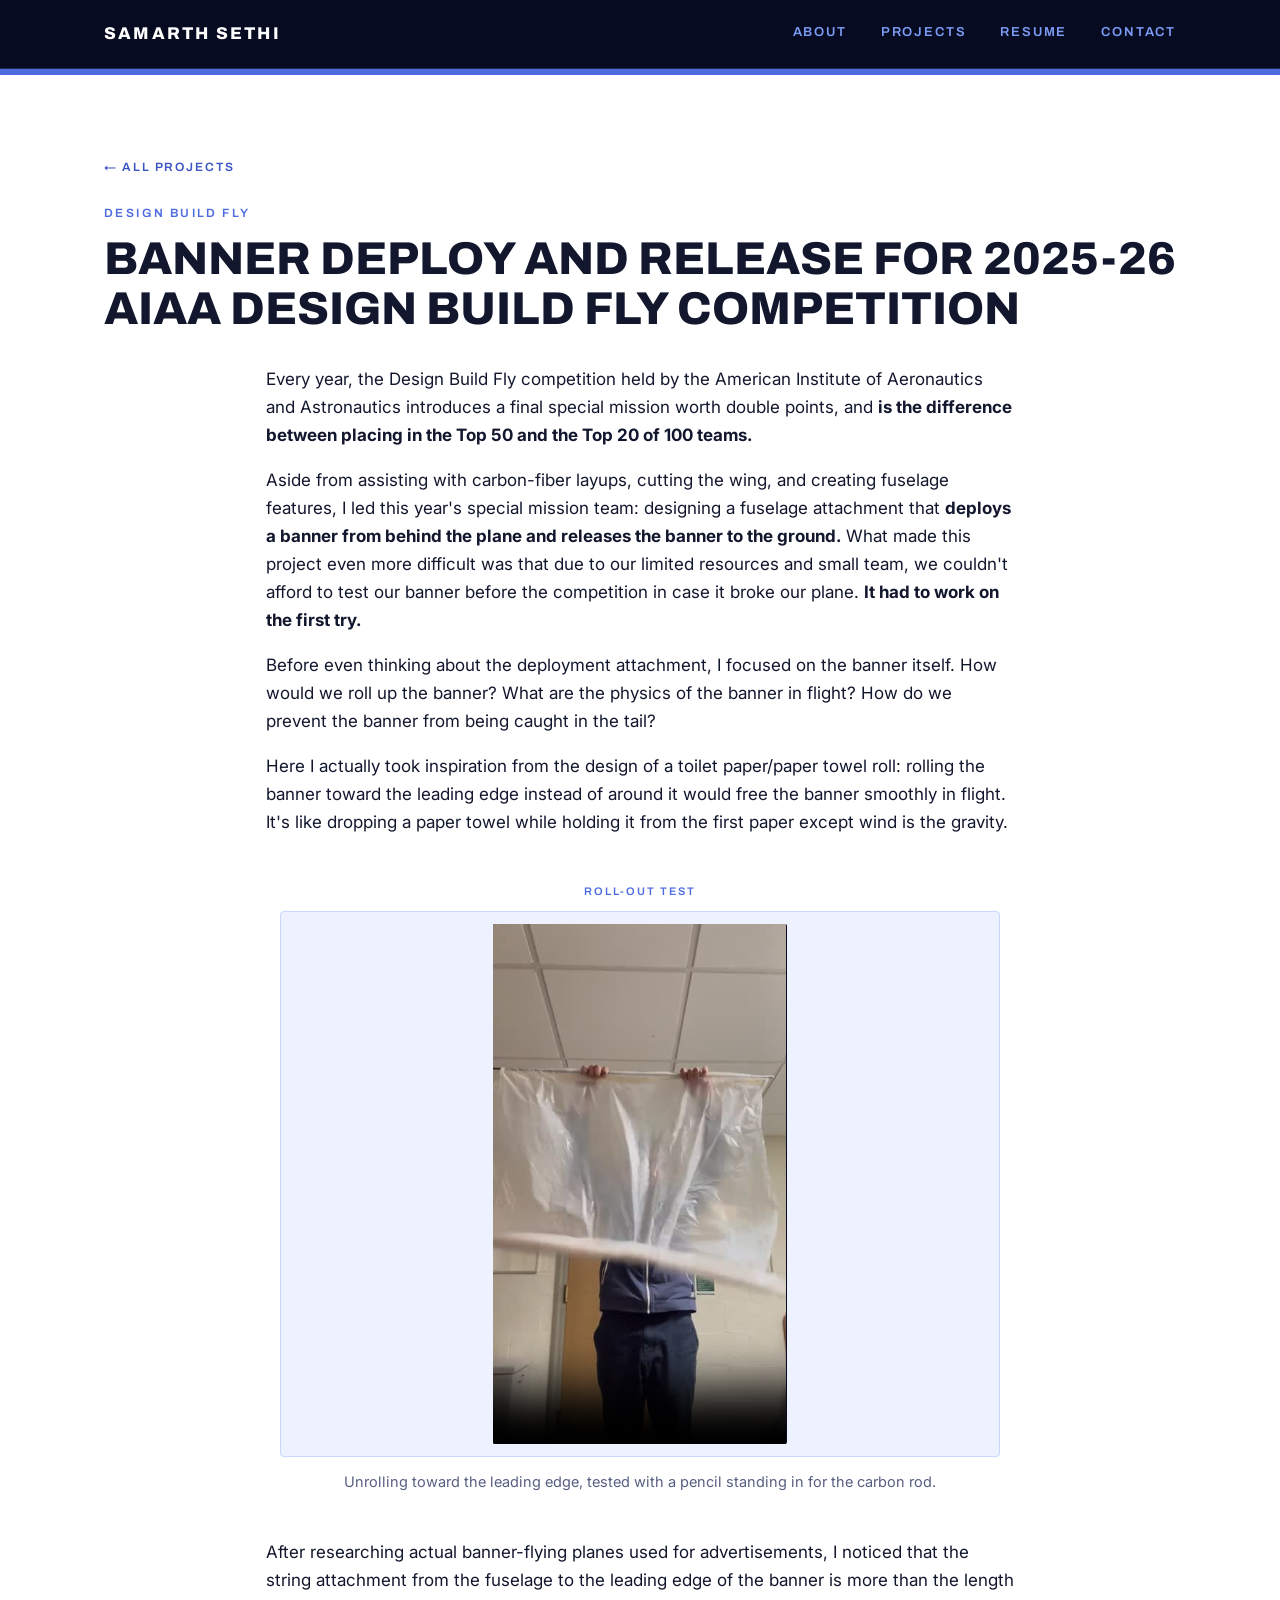
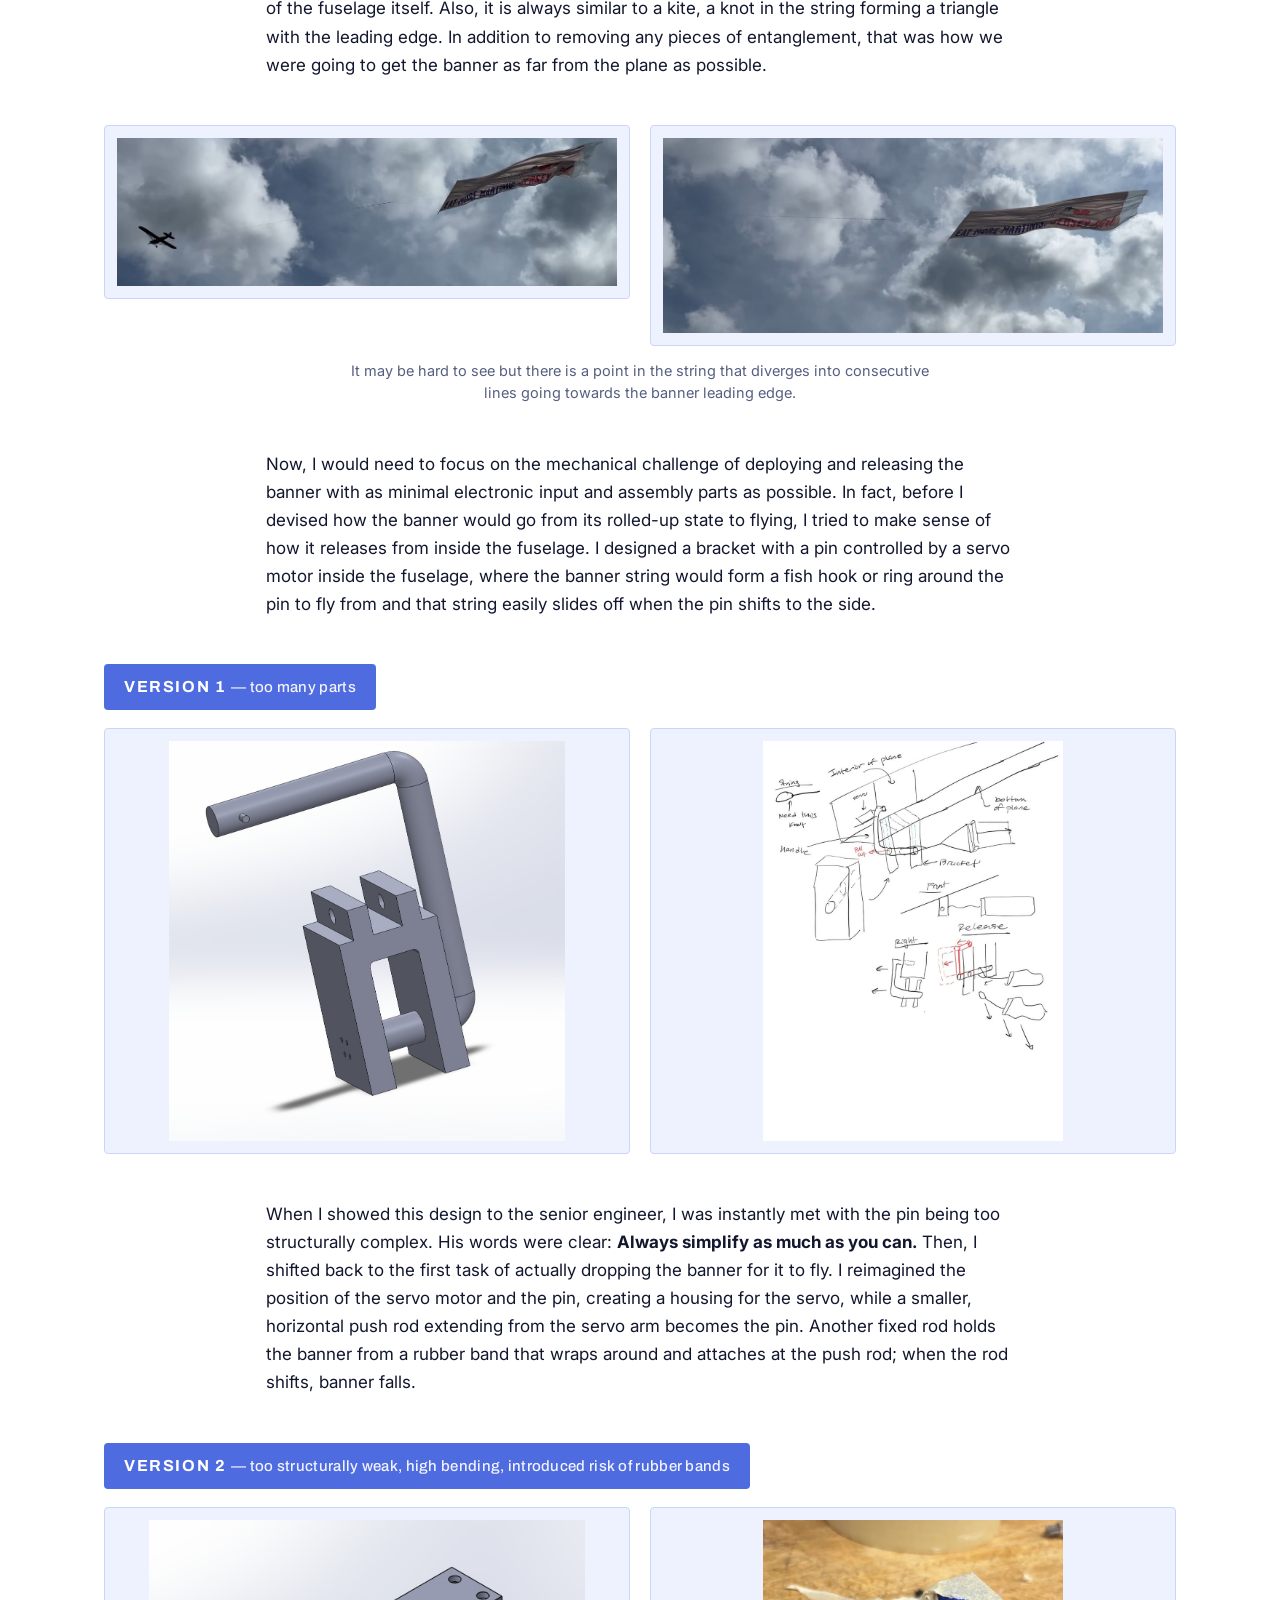
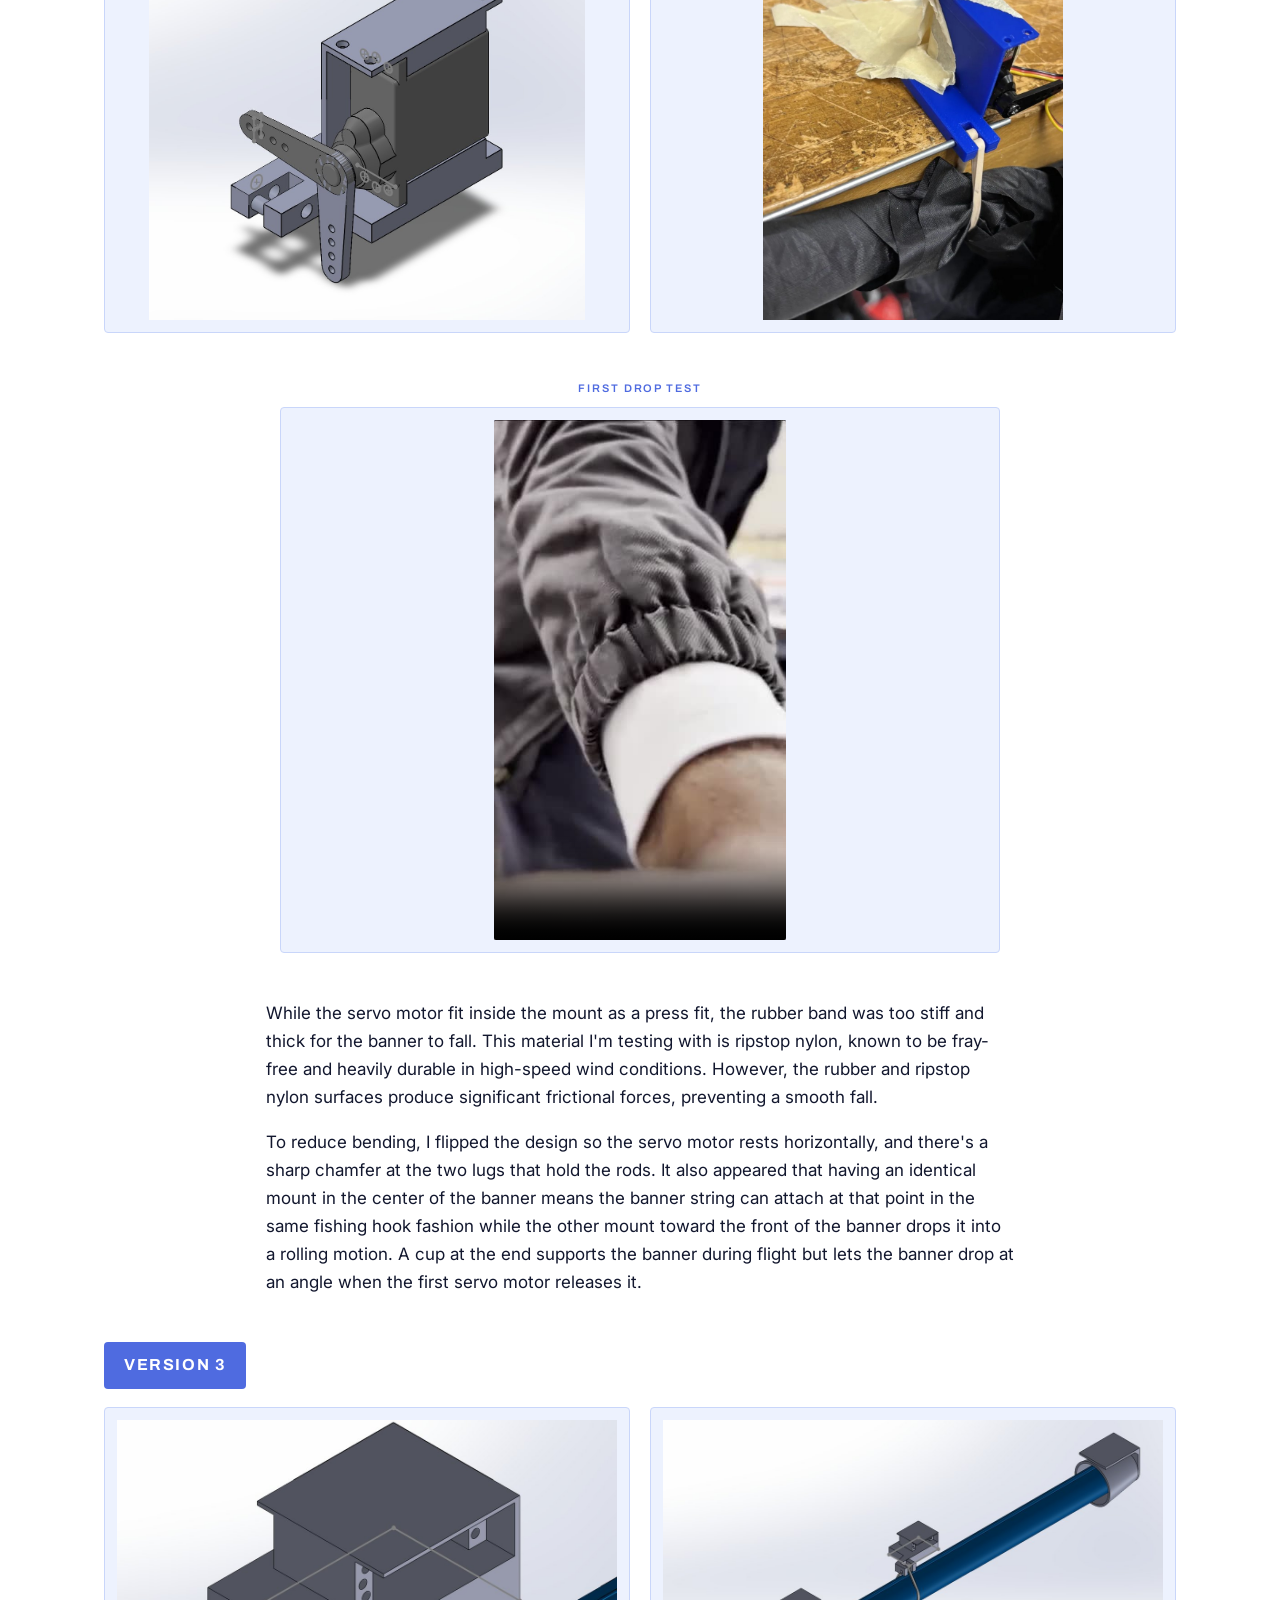
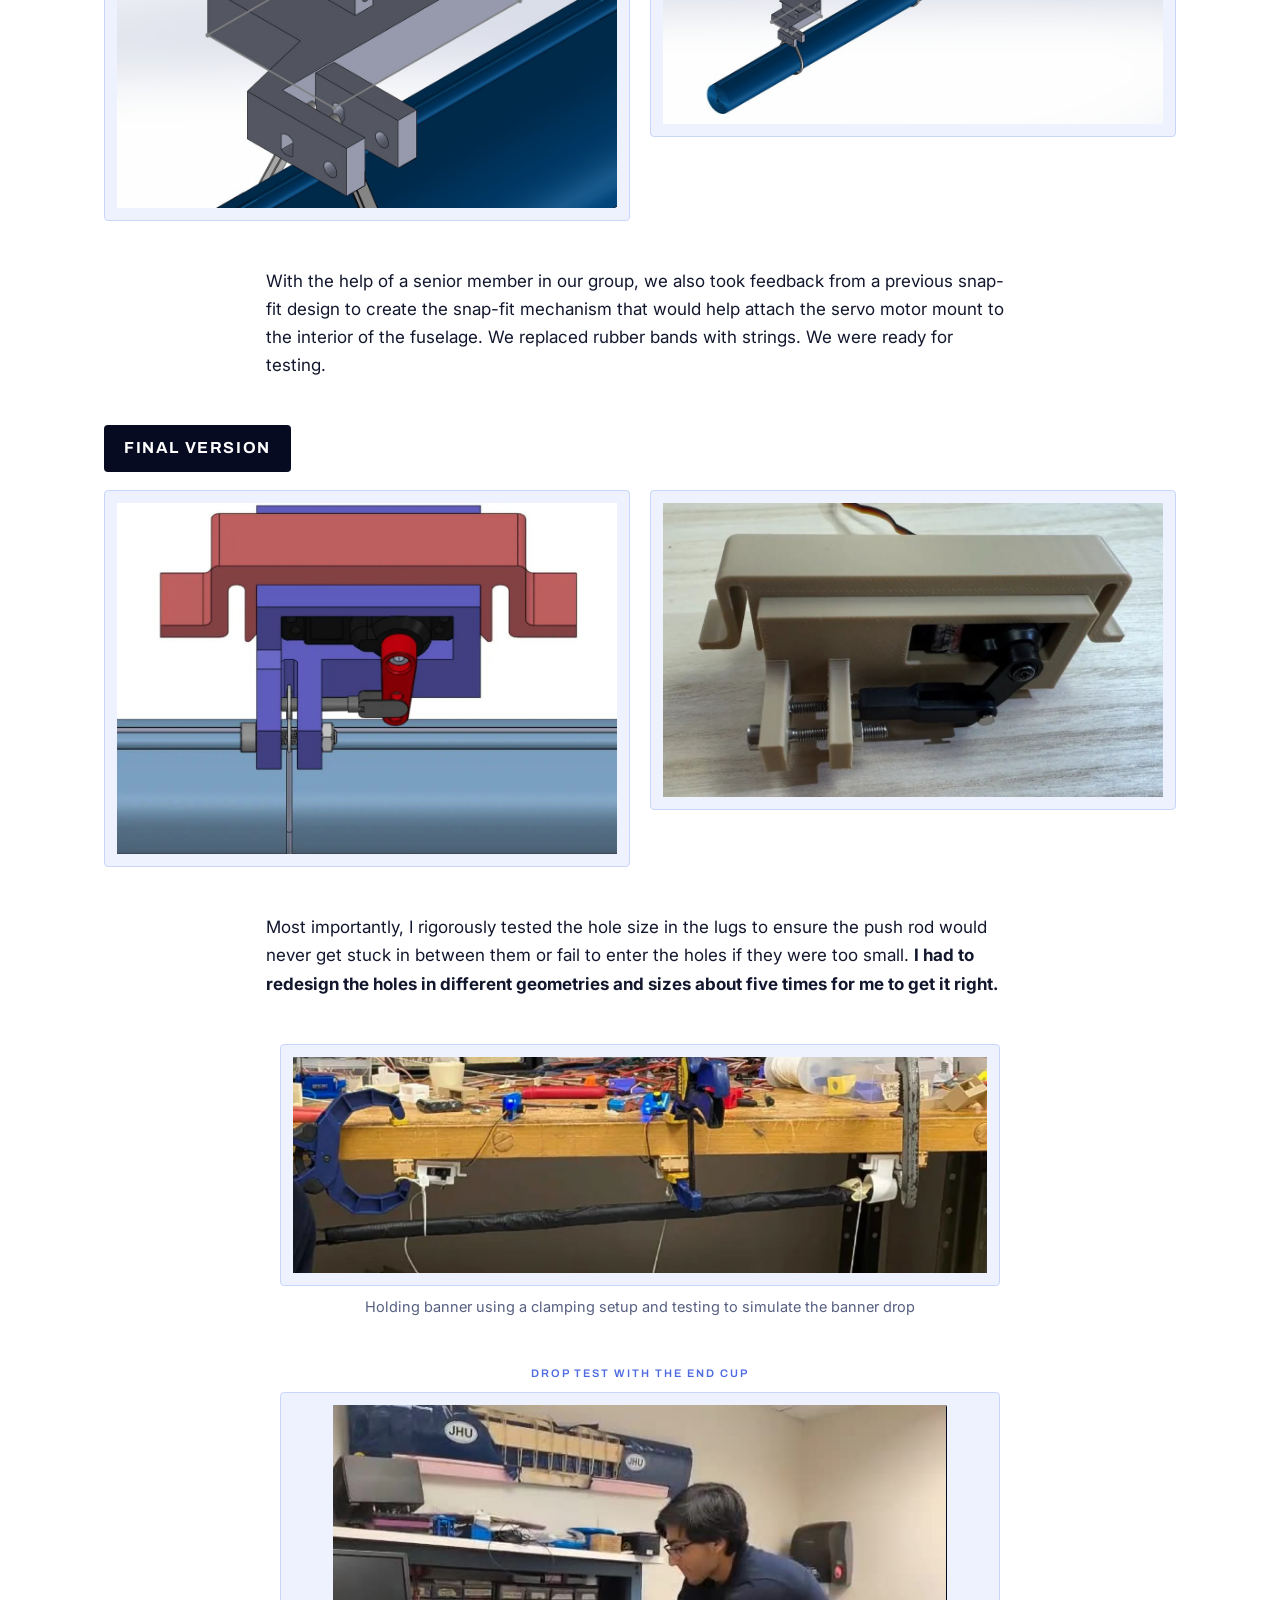
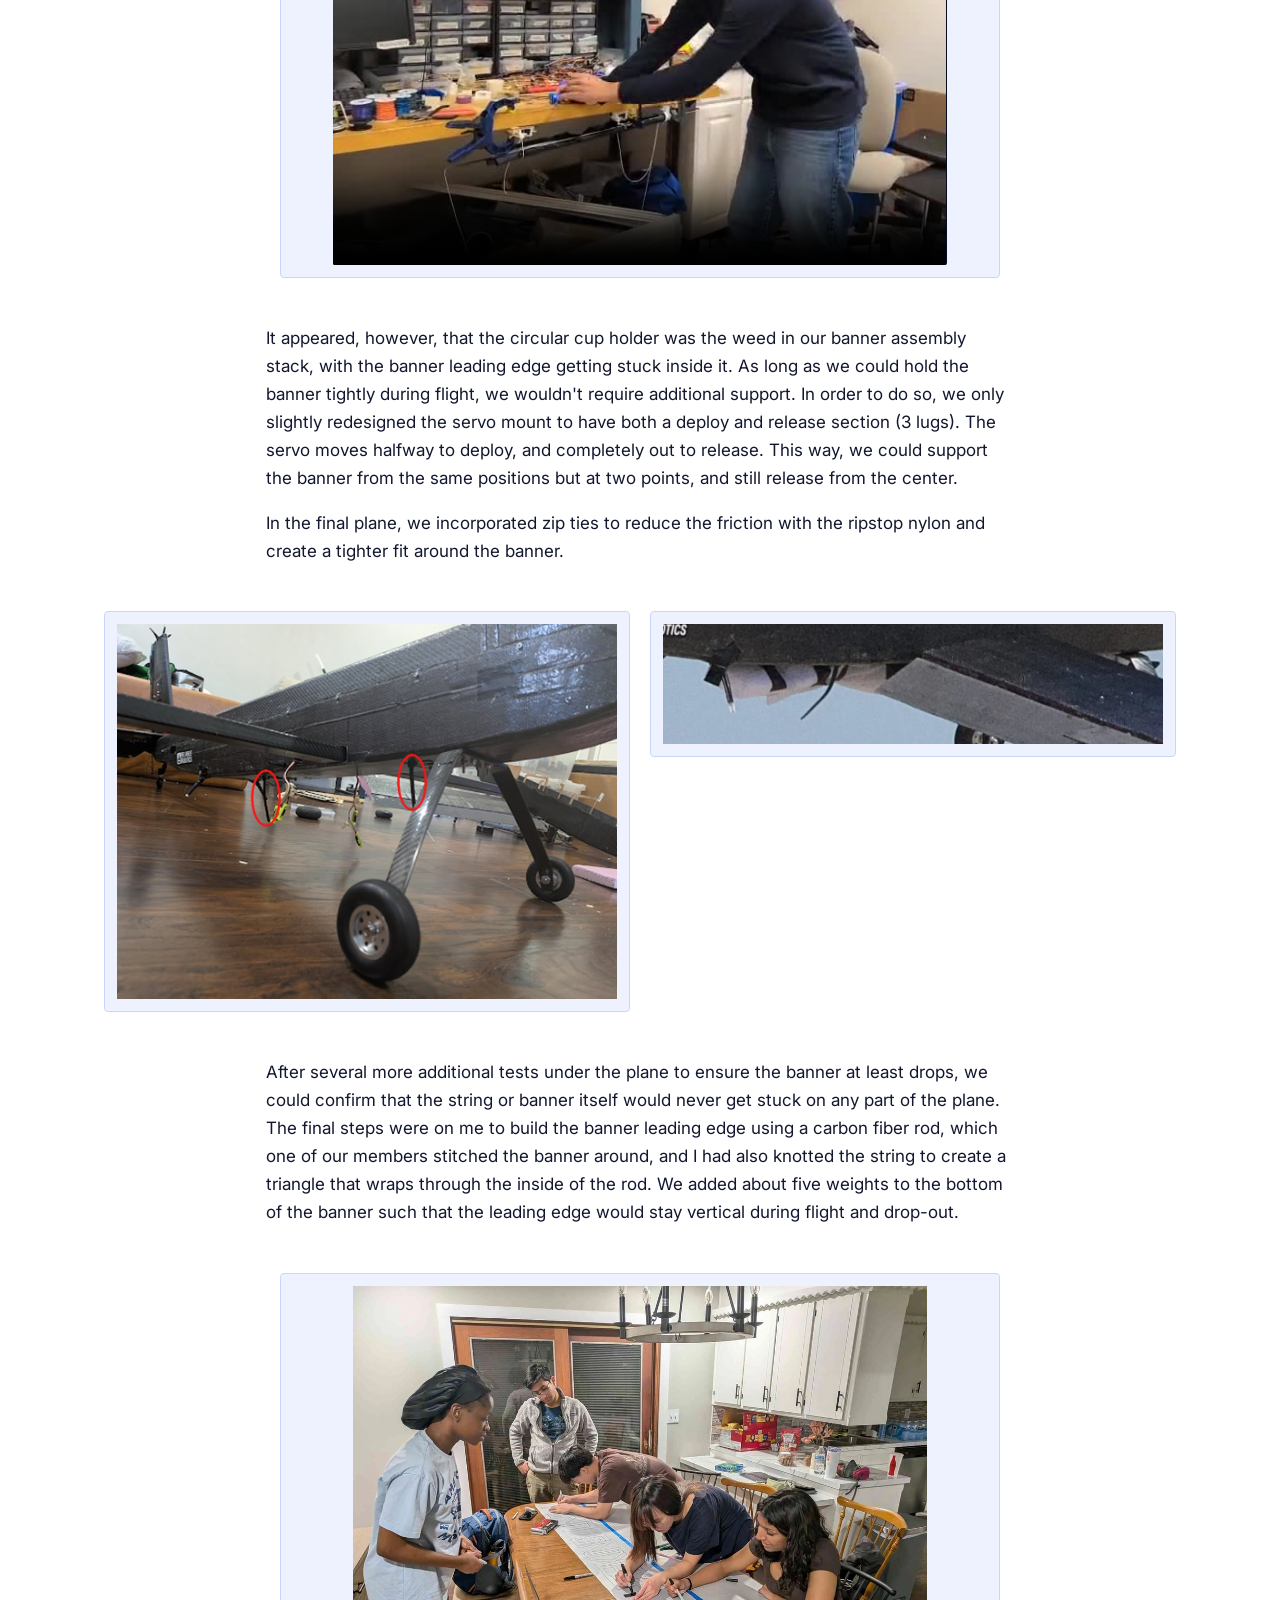
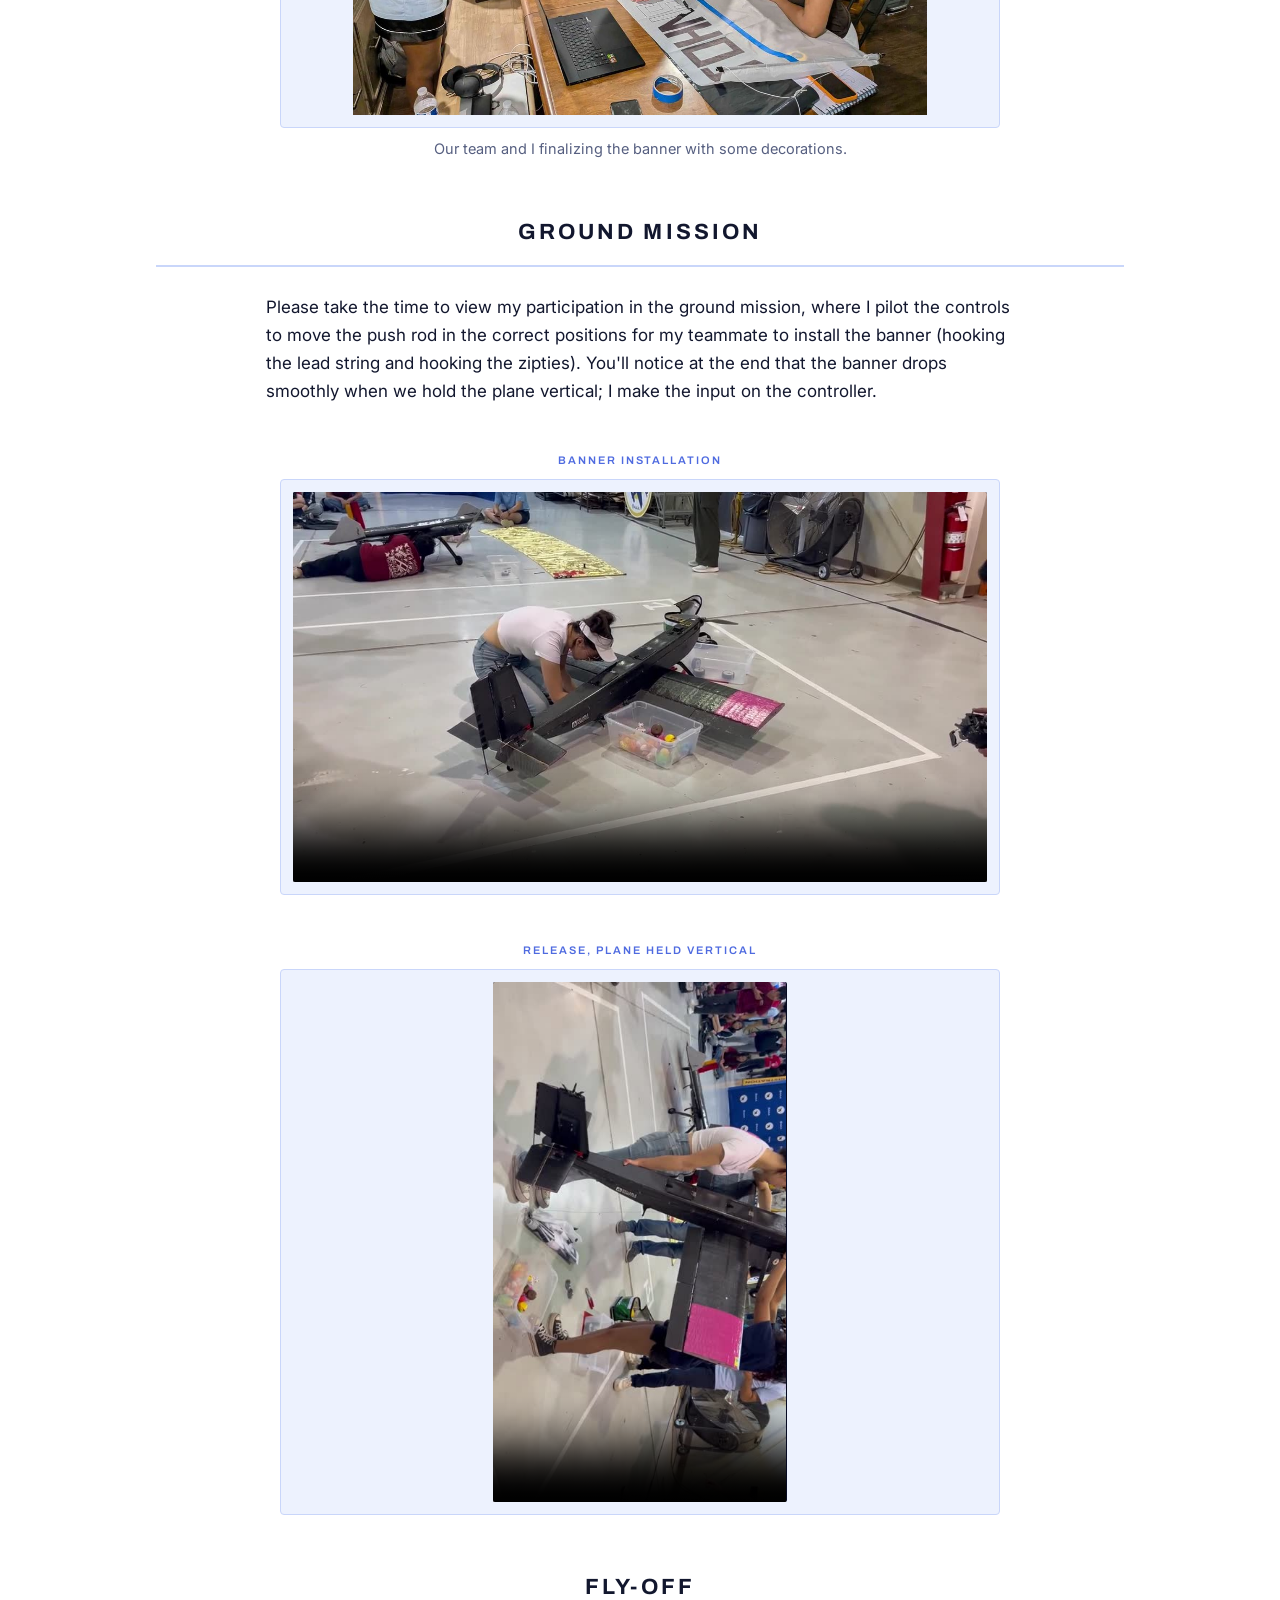
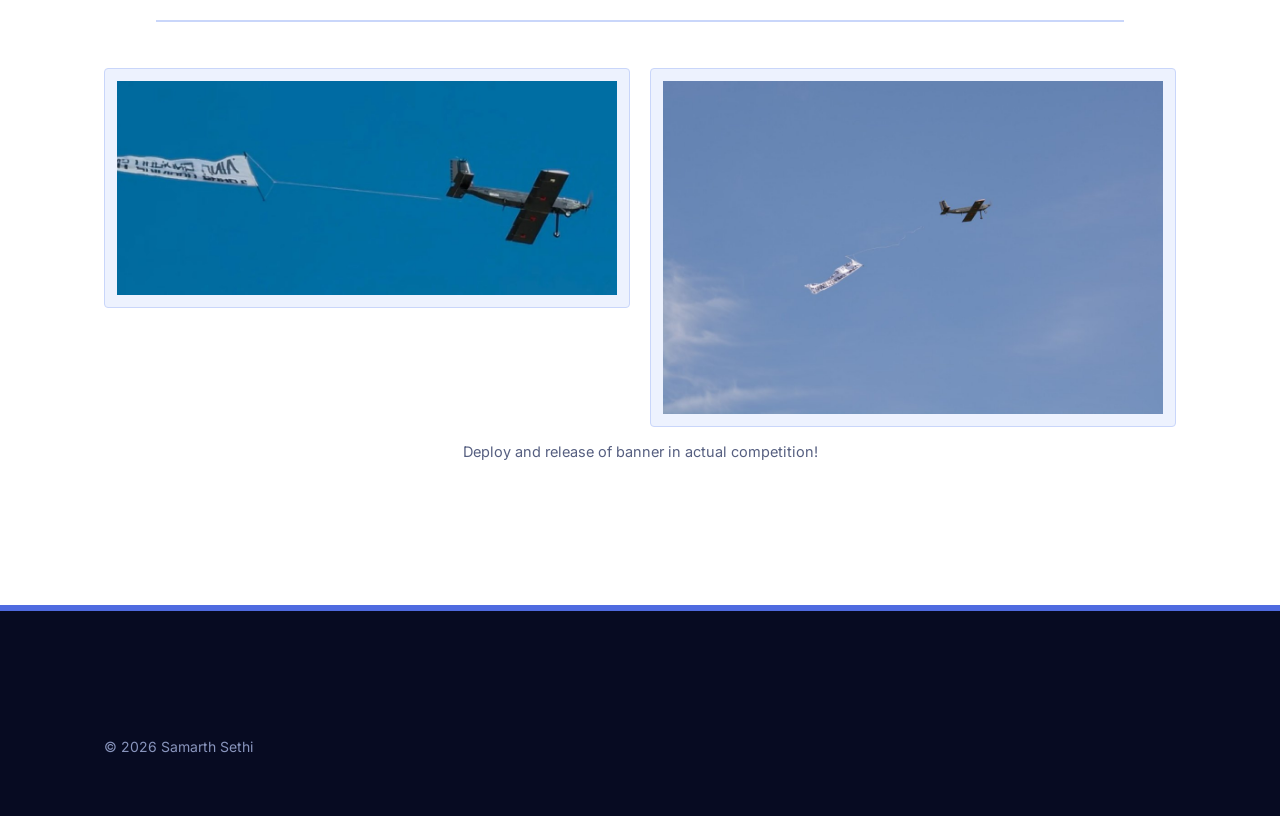
==== commit 4ee2fb88: "Enlarge version chips and stack dashboard figures full width Dense UI and code screenshots were unre" ====
--- a/projects/dbf-banner-deploy.html
+++ b/projects/dbf-banner-deploy.html
@@ -7,7 +7,7 @@
 <link rel="preconnect" href="https://fonts.googleapis.com">
 <link rel="preconnect" href="https://fonts.gstatic.com" crossorigin>
 <link href="https://fonts.googleapis.com/css2?family=Archivo:wght@500;600;700;800&family=Inter:wght@400;500;600&display=swap" rel="stylesheet">
-<link rel="stylesheet" href="../css/styles.css?v=97e7d5ad">
+<link rel="stylesheet" href="../css/styles.css?v=0f1f30c5">
 </head>
 <body>
 
--- a/css/styles.css
+++ b/css/styles.css
@@ -823,20 +823,22 @@
   display: inline-block;
   font-family: var(--display);
   font-weight: 700;
-  font-size: 12px;
-  letter-spacing: 0.13em;
+  font-size: 16px;
+  letter-spacing: 0.1em;
   text-transform: uppercase;
   background: var(--blue);
   color: var(--white);
-  padding: 7px 14px;
-  border-radius: var(--radius);
-  margin: 0 0 16px;
+  padding: 12px 20px;
+  border-radius: var(--radius);
+  margin: 0 0 18px;
+  line-height: 1.4;
 }
 .version-tag .vt-note {
   font-weight: 500;
-  letter-spacing: 0.06em;
+  font-size: 15px;
+  letter-spacing: 0.02em;
   text-transform: none;
-  opacity: 0.88;
+  opacity: 0.92;
 }
 .version-tag.is-final { background: var(--navy); }
 
@@ -973,3 +975,69 @@
 @media (prefers-reduced-motion: reduce) {
   .hero-track.is-running { animation: none; transform: translate3d(-25%, 0, 0); }
 }
+
+/* ---------------------------------------------------------------
+   Dashboard screenshots
+   Dense UI captures: shown full container width, and clickable so the
+   native-resolution file can be opened when the labels are too small.
+   --------------------------------------------------------------- */
+.fig-dashboard { margin: 40px 0; }
+
+.fig-dashboard .fig-frame { padding: 10px; }
+.fig-dashboard .fig-frame img {
+  width: 100%;
+  max-width: 100%;
+  max-height: none;
+  height: auto;
+}
+
+.fig-zoom {
+  display: block;
+  text-decoration: none;
+  position: relative;
+}
+.fig-zoom::after {
+  content: "Open full size \2197";
+  position: absolute;
+  right: 18px;
+  bottom: 18px;
+  font-family: var(--display);
+  font-weight: 600;
+  font-size: 10.5px;
+  letter-spacing: 0.14em;
+  text-transform: uppercase;
+  color: var(--white);
+  background: rgba(7, 11, 34, 0.82);
+  padding: 6px 11px;
+  border-radius: 3px;
+  opacity: 0;
+  transition: opacity .16s ease;
+}
+.fig-zoom:hover::after,
+.fig-zoom:focus-visible::after { opacity: 1; }
+
+.notice {
+  border-left: 3px solid var(--blue);
+  background: var(--tint);
+  padding: 16px 20px;
+  margin: 0 auto 22px;
+  max-width: 44em;
+  font-size: 15.5px;
+  color: var(--ink-muted);
+}
+.notice strong { color: var(--ink); }
+
+@media (max-width: 620px) {
+  .fig-zoom::after { opacity: 1; right: 12px; bottom: 12px; }
+}
+
+/* Dense UI and code captures read poorly at half width, so inside a
+   .fig-dashboard block they stack full width instead of pairing. */
+.fig-dashboard .fig-grid2 {
+  grid-template-columns: 1fr;
+  gap: 24px;
+}
+.fig-dashboard .fig-remainder {
+  max-width: 100%;
+  margin-top: 24px;
+}
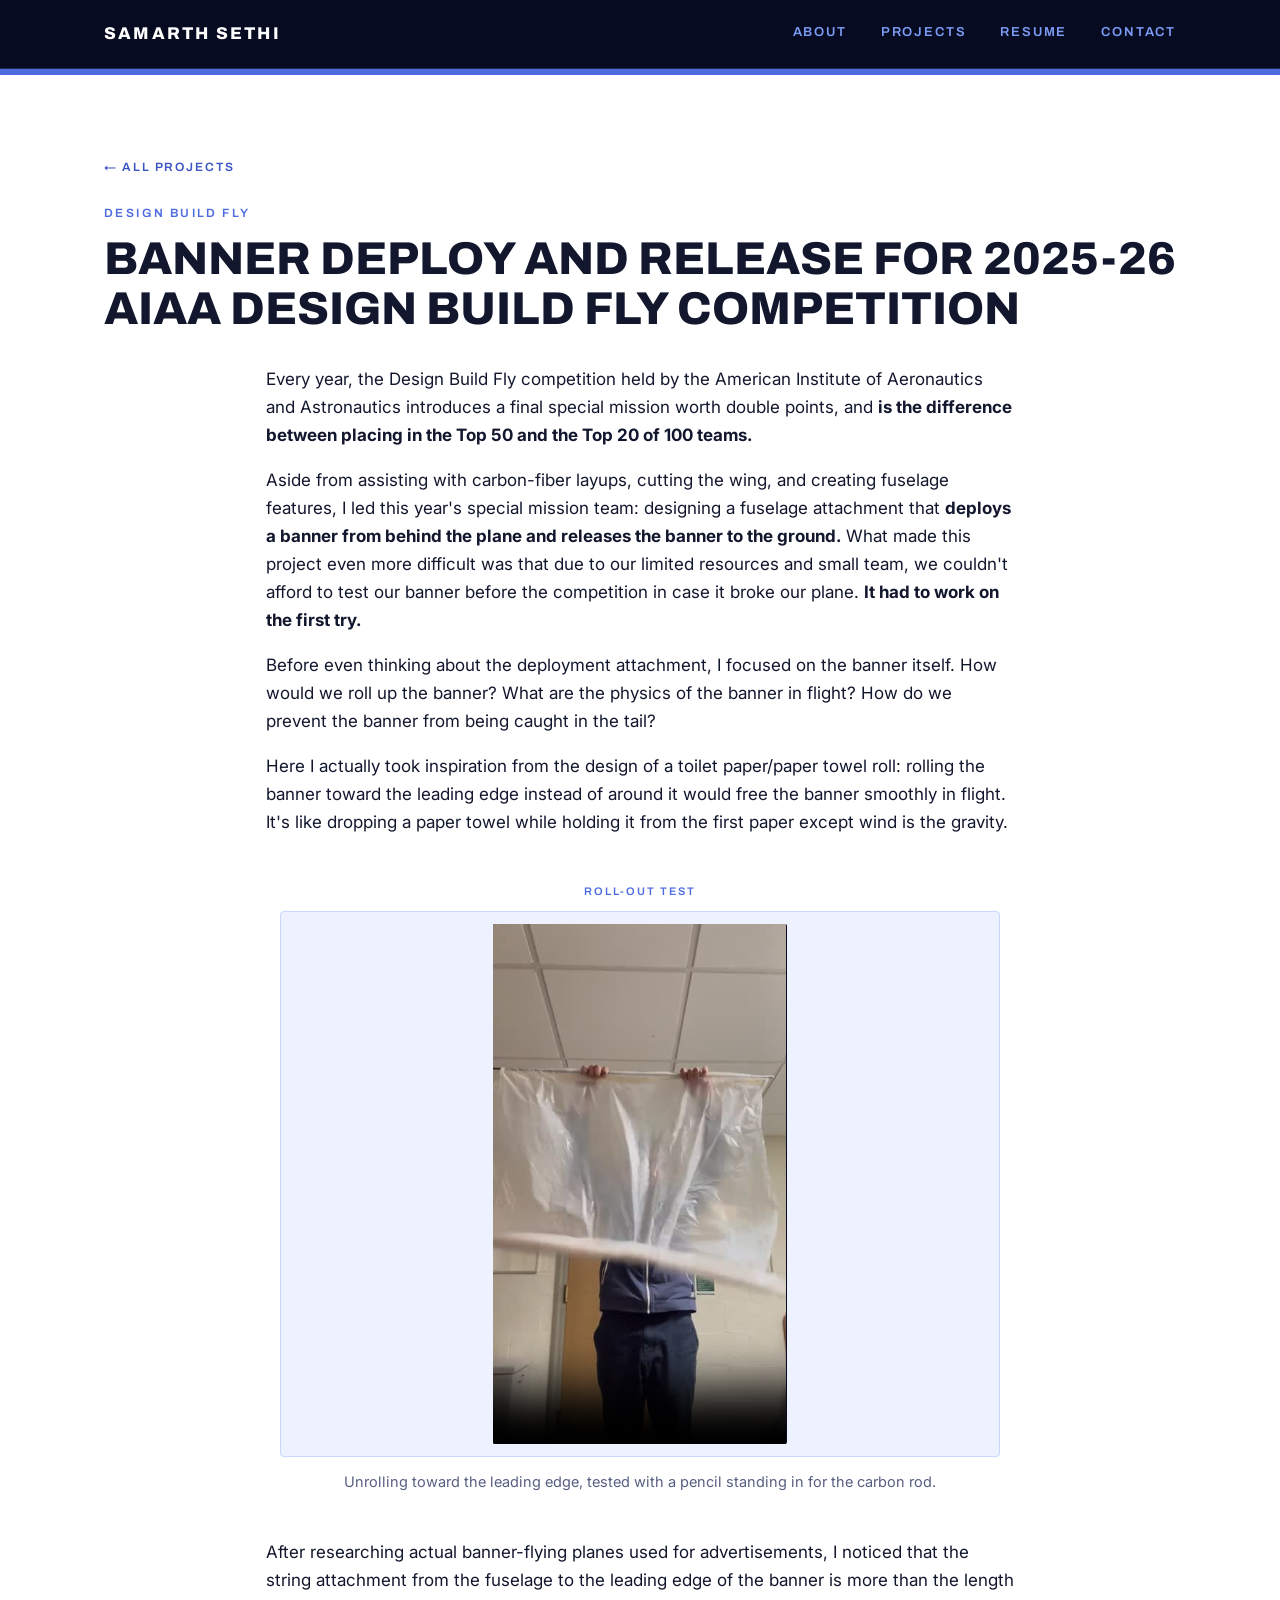
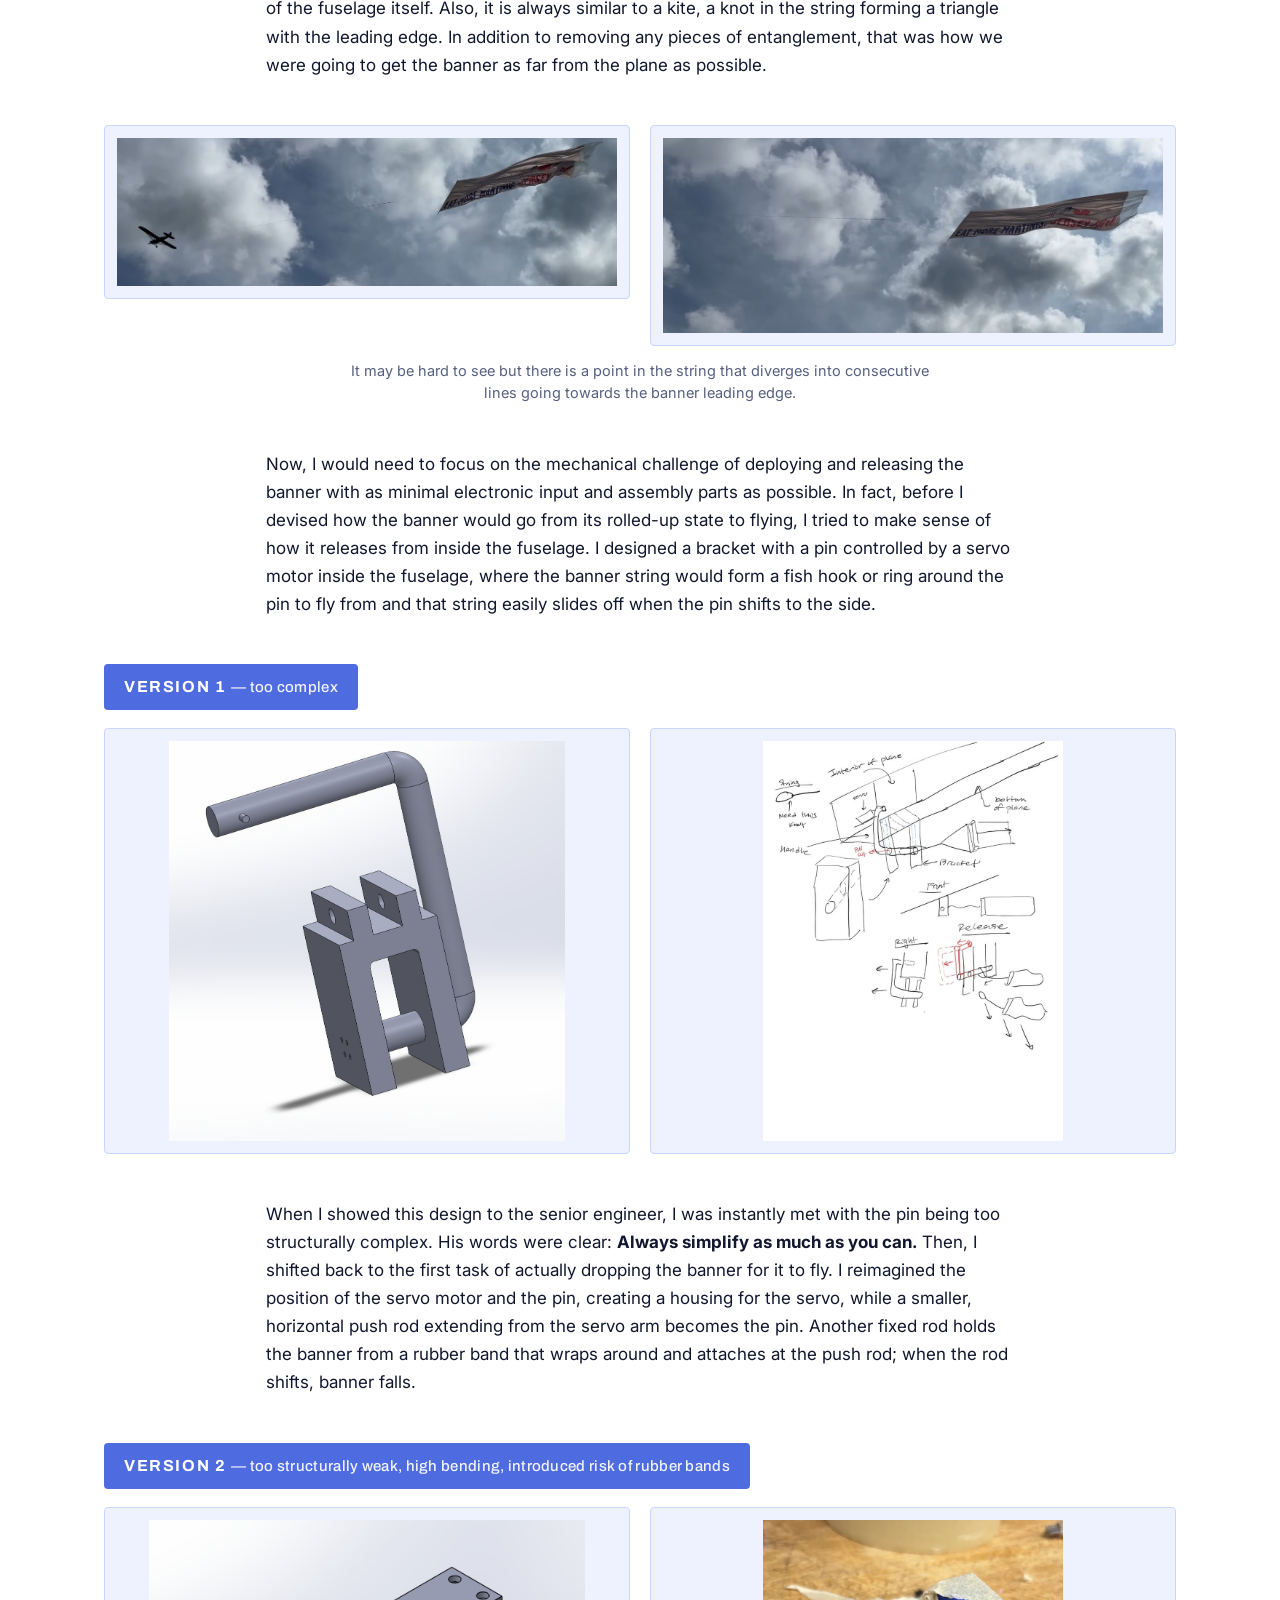
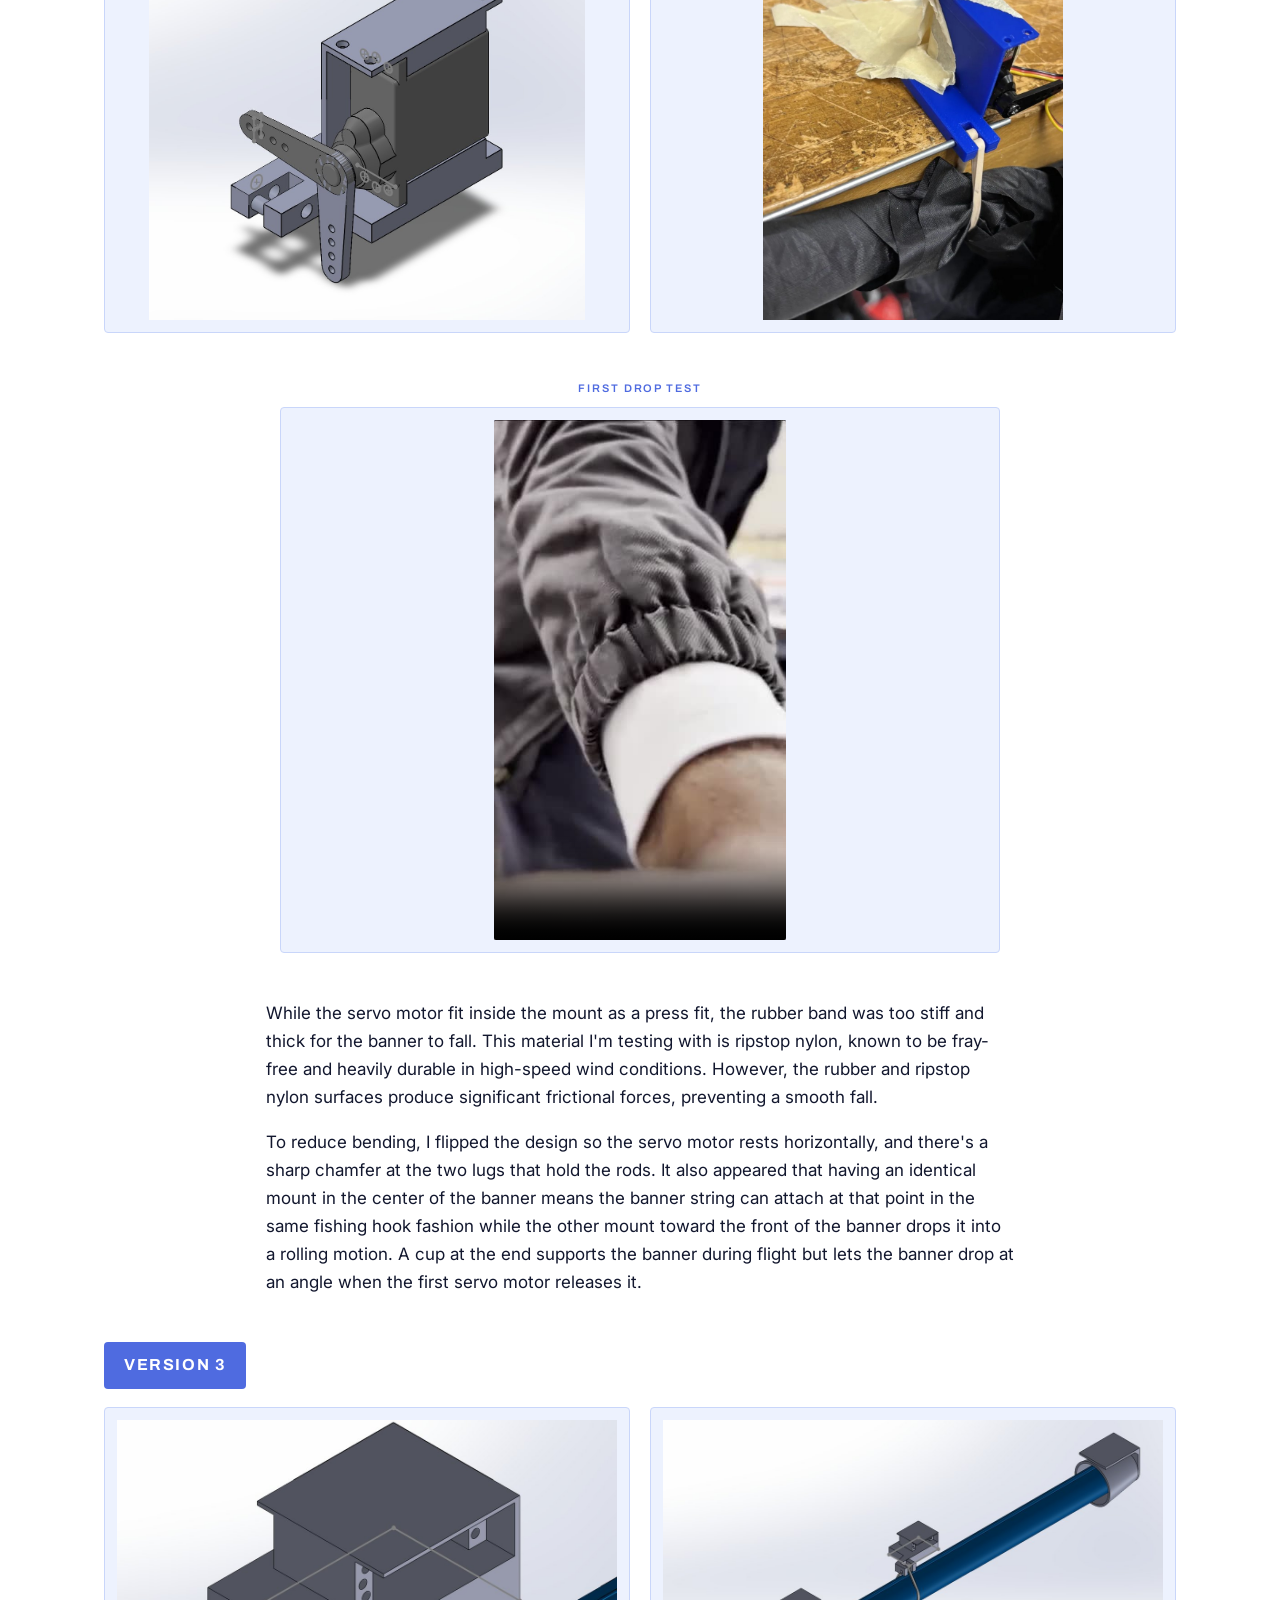
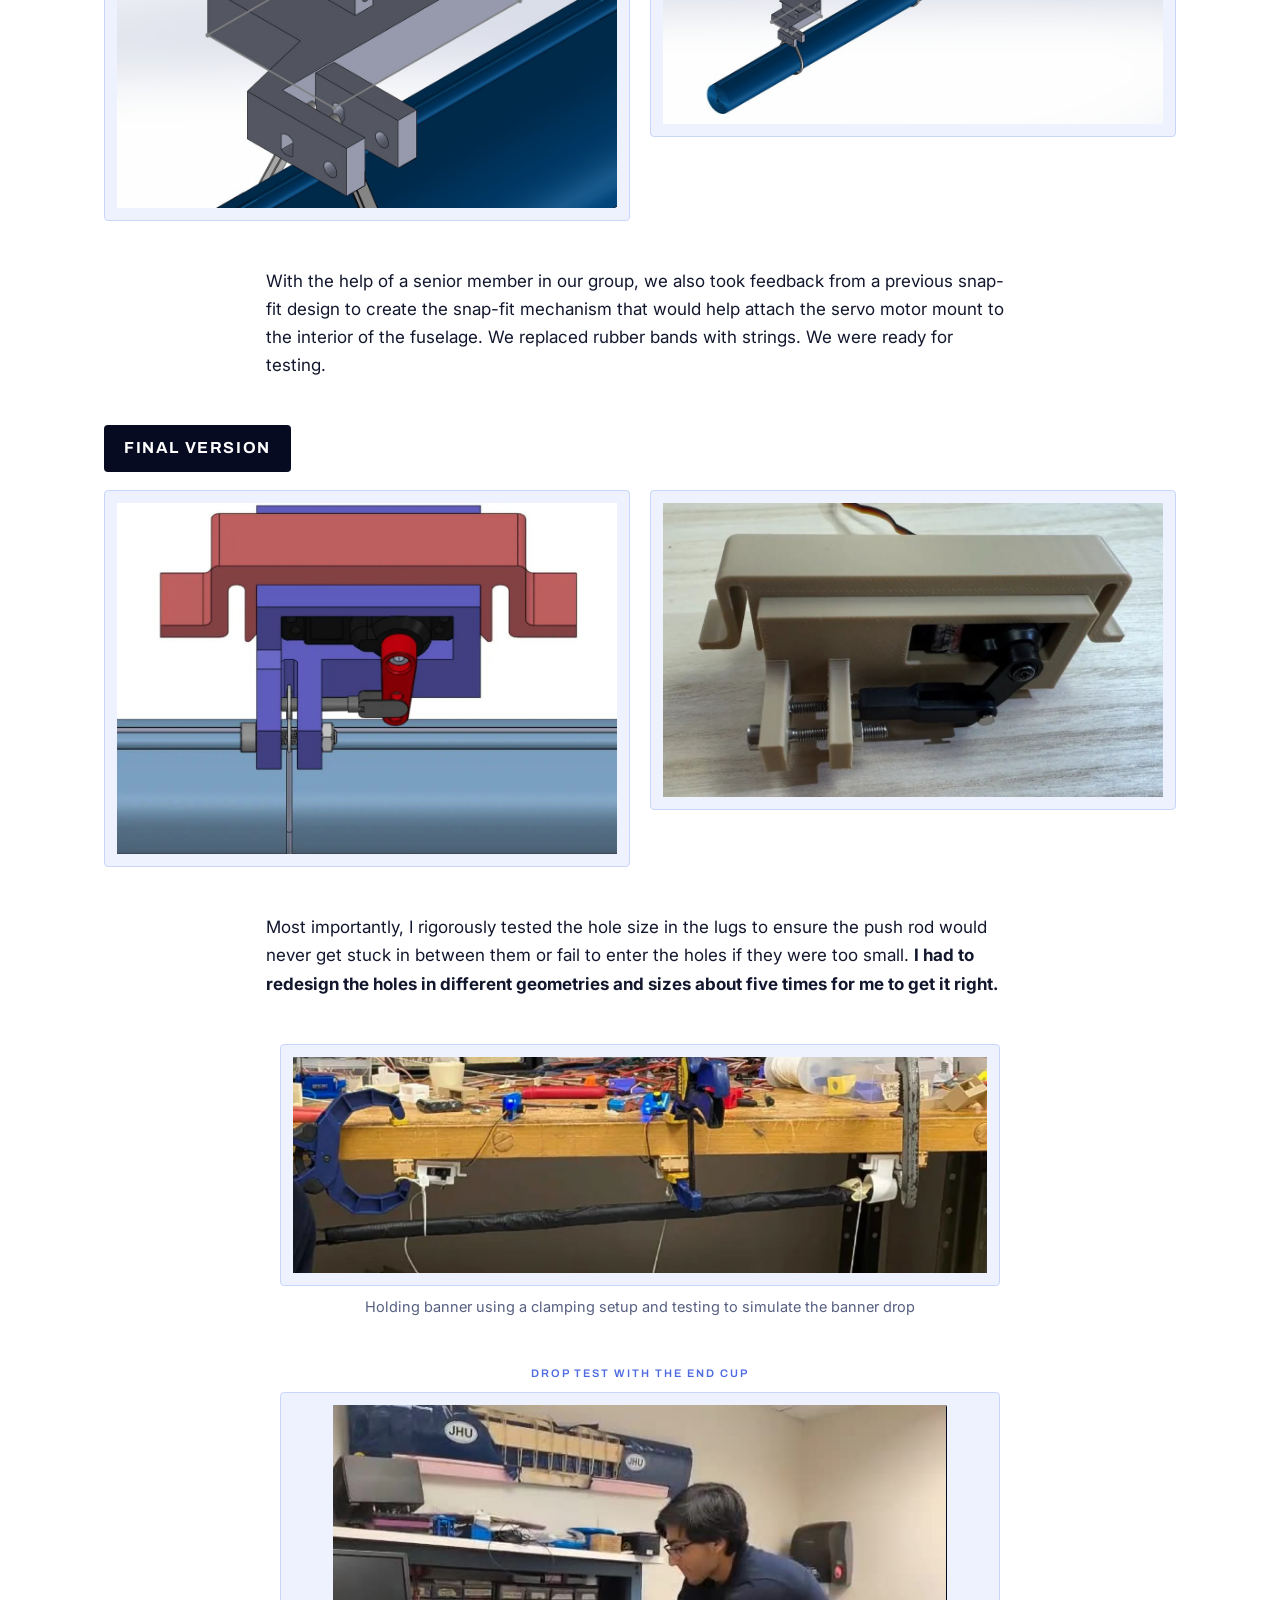
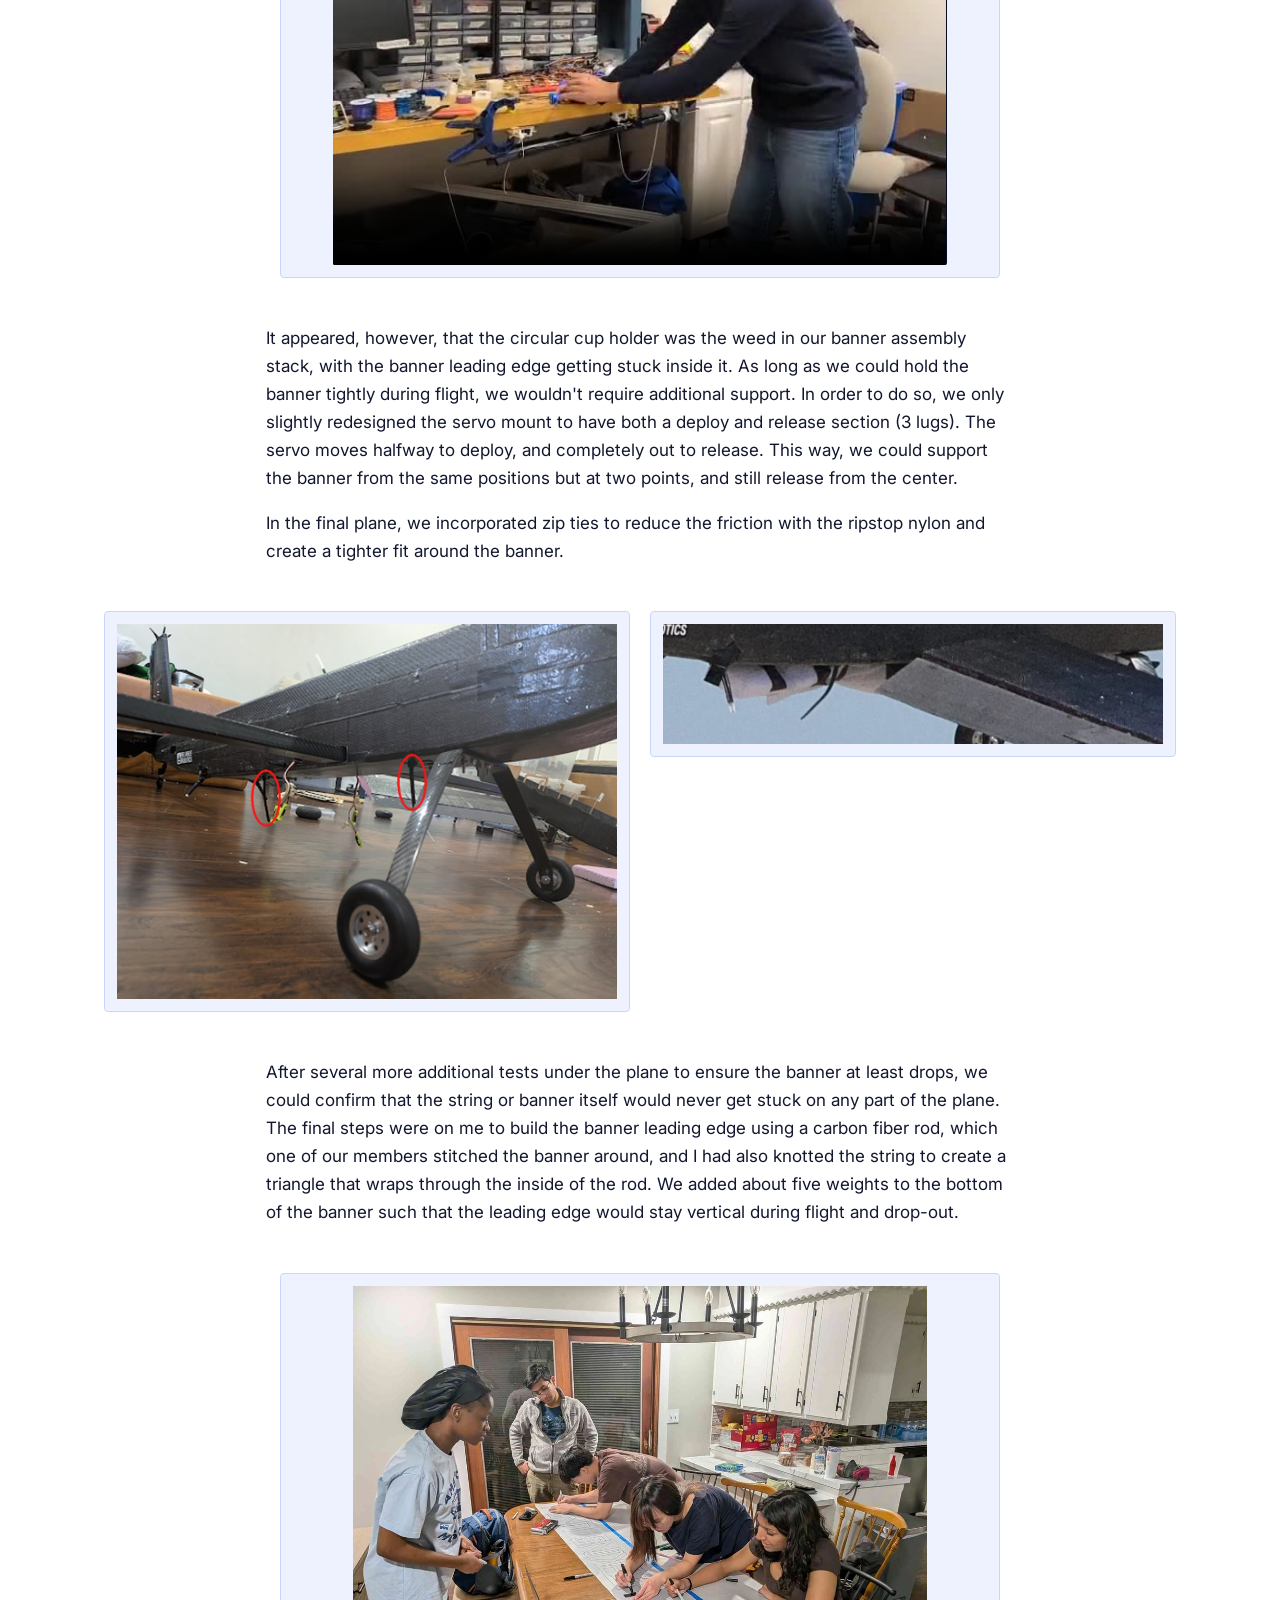
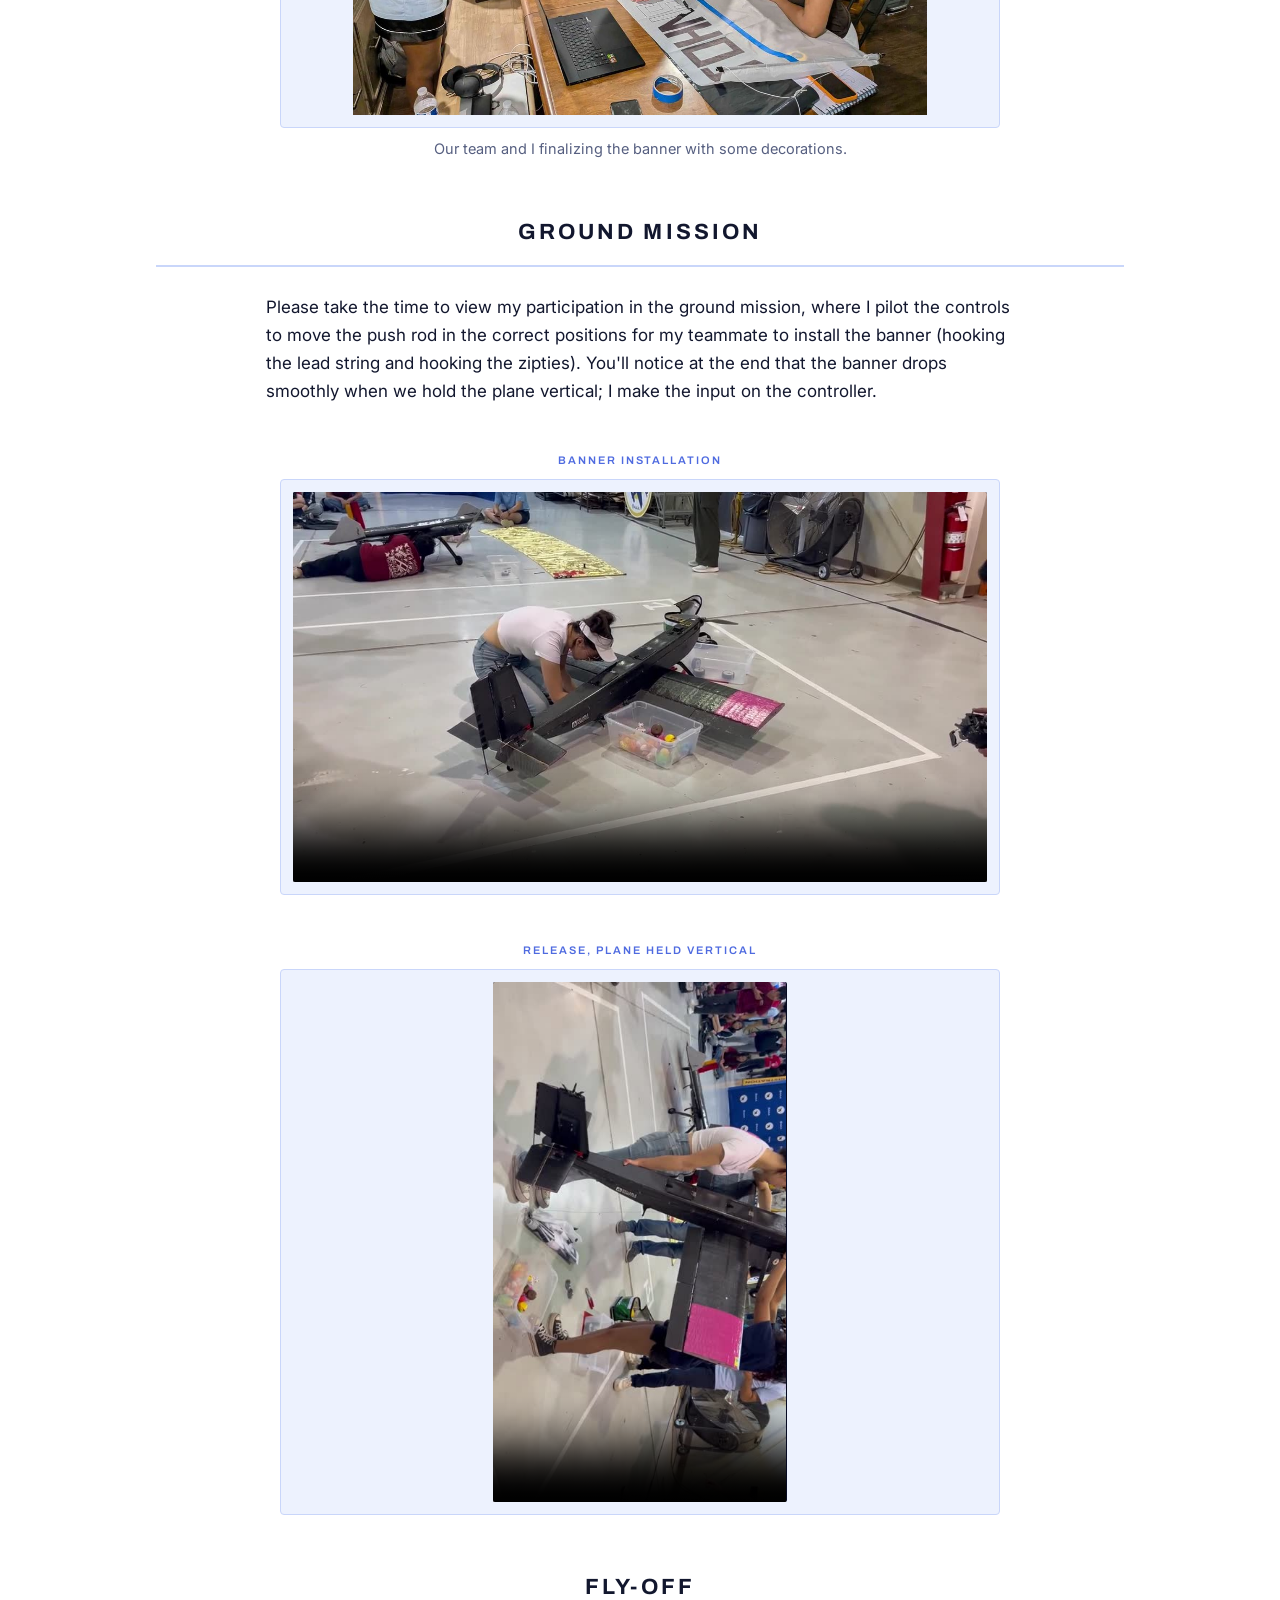
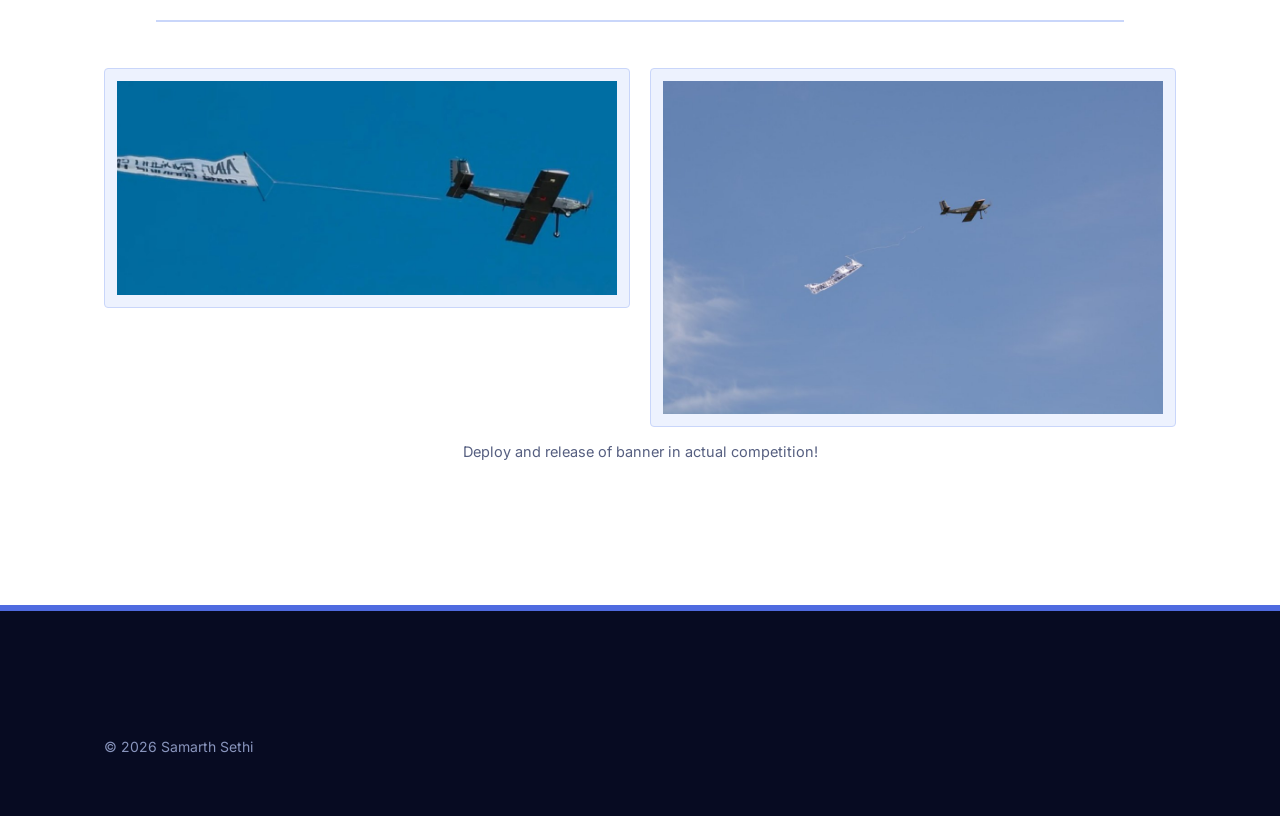
==== commit 6a672791: "Version 1 tag: "too many parts" -> "too complex"" ====
--- a/projects/dbf-banner-deploy.html
+++ b/projects/dbf-banner-deploy.html
@@ -7,7 +7,7 @@
 <link rel="preconnect" href="https://fonts.googleapis.com">
 <link rel="preconnect" href="https://fonts.gstatic.com" crossorigin>
 <link href="https://fonts.googleapis.com/css2?family=Archivo:wght@500;600;700;800&family=Inter:wght@400;500;600&display=swap" rel="stylesheet">
-<link rel="stylesheet" href="../css/styles.css?v=0f1f30c5">
+<link rel="stylesheet" href="../css/styles.css?v=3af1f62f">
 </head>
 <body>
 
@@ -70,7 +70,7 @@
     </div>
 
     <div class="fig-block">
-      <p class="version-tag">Version 1 <span class="vt-note">&mdash; too many parts</span></p>
+      <p class="version-tag">Version 1 <span class="vt-note">&mdash; too complex</span></p>
       <div class="fig-grid2">
         <figure class="fig-cell">
           <div class="fig-frame"><img src="../images/banner-deploy/v1-bracket.jpg" alt="CAD model of the version 1 bracket with a servo-driven pin"></div>
--- a/css/styles.css
+++ b/css/styles.css
@@ -1041,3 +1041,15 @@
   max-width: 100%;
   margin-top: 24px;
 }
+
+/* Light-background outline button (resume section) */
+.btn-outline {
+  color: var(--blue-deep);
+  border: 1px solid var(--tint-line);
+  background: var(--white);
+}
+.btn-outline:hover {
+  background: var(--tint);
+  border-color: var(--blue);
+  transform: translateY(-2px);
+}
